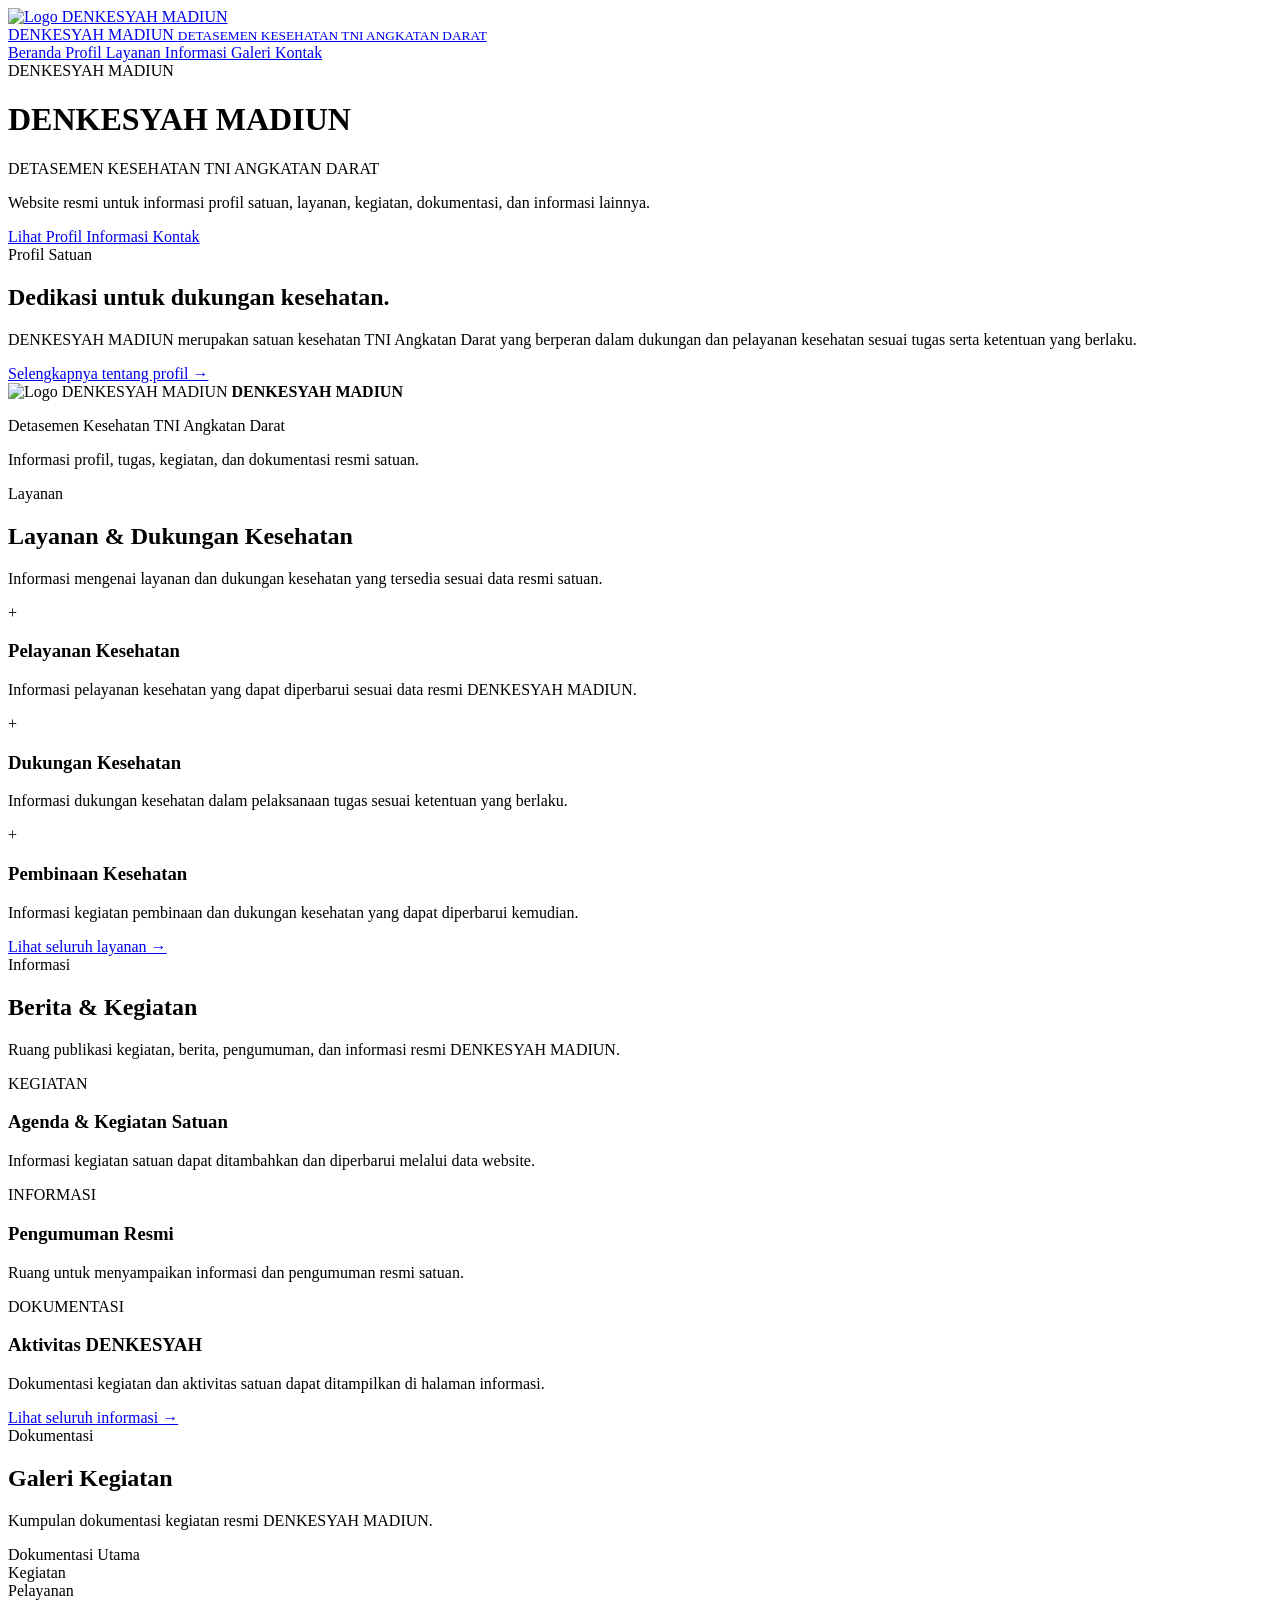
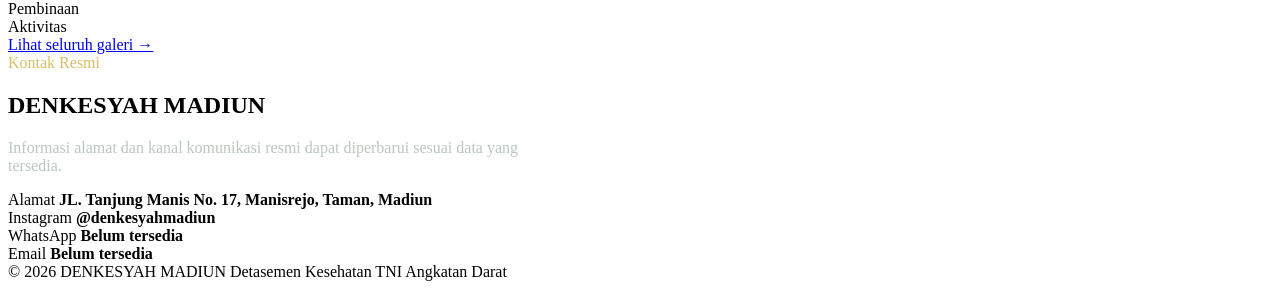
==== index.html @ 03b87a38 "Add files via upload" ====
<!doctype html>
<html lang="id">

<head>
  <meta charset="utf-8">

  <meta
    name="viewport"
    content="width=device-width, initial-scale=1"
  >

  <meta
    name="description"
    content="Website resmi DENKESYAH MADIUN - Detasemen Kesehatan TNI Angkatan Darat"
  >

  <title>DENKESYAH MADIUN</title>

  <!-- CSS UTAMA -->
  <link rel="stylesheet" href="css/style.css">
</head>

<body>

  <!-- =====================================================
       NAVIGASI
       ===================================================== -->

  <nav class="nav">

    <div class="wrap navin">

      <a class="brand" href="index.html">

        <div class="mark logo-img">
          <img
            src="images/logo.png"
            alt="Logo DENKESYAH MADIUN"
          >
        </div>

        <div>
          DENKESYAH MADIUN

          <small>
            DETASEMEN KESEHATAN TNI ANGKATAN DARAT
          </small>
        </div>

      </a>


      <div class="links">

        <a
          href="index.html"
          class="active"
        >
          Beranda
        </a>

        <a href="profil.html">
          Profil
        </a>

        <a href="layanan.html">
          Layanan
        </a>

        <a href="informasi.html">
          Informasi
        </a>

        <a href="galeri.html">
          Galeri
        </a>

        <a href="kontak.html">
          Kontak
        </a>

      </div>

    </div>

  </nav>


  <!-- =====================================================
       HERO
       ===================================================== -->

  <header class="hero">

    <div class="wrap">

      <div class="tag">
        DENKESYAH MADIUN
      </div>


      <h1>
        DENKESYAH
        <span>MADIUN</span>
      </h1>


      <p>
        DETASEMEN KESEHATAN TNI ANGKATAN DARAT
      </p>


      <p>
        Website resmi untuk informasi profil satuan,
        layanan, kegiatan, dokumentasi, dan informasi
        lainnya.
      </p>


      <div class="buttons">

        <a
          href="profil.html"
          class="btn gold"
        >
          Lihat Profil
        </a>


        <a
          href="kontak.html"
          class="btn outline"
        >
          Informasi Kontak
        </a>

      </div>

    </div>

  </header>


  <!-- =====================================================
       PROFIL SINGKAT
       ===================================================== -->

  <section class="cream">

    <div class="wrap grid">

      <div>

        <div class="eyebrow">
          Profil Satuan
        </div>


        <h2>
          Dedikasi untuk dukungan kesehatan.
        </h2>


        <p class="lead">
          DENKESYAH MADIUN merupakan satuan kesehatan
          TNI Angkatan Darat yang berperan dalam dukungan
          dan pelayanan kesehatan sesuai tugas serta
          ketentuan yang berlaku.
        </p>


        <a
          href="profil.html"
          class="back"
        >
          Selengkapnya tentang profil →
        </a>

      </div>


      <div class="profile">

        <img
          src="images/logo.png"
          alt="Logo DENKESYAH MADIUN"
          class="profile-logo"
        >


        <strong>
          DENKESYAH MADIUN
        </strong>


        <p>
          Detasemen Kesehatan TNI Angkatan Darat
        </p>


        <p>
          Informasi profil, tugas, kegiatan,
          dan dokumentasi resmi satuan.
        </p>

      </div>

    </div>

  </section>


  <!-- =====================================================
       LAYANAN
       ===================================================== -->

  <section>

    <div class="wrap">

      <div class="eyebrow">
        Layanan
      </div>


      <h2>
        Layanan & Dukungan Kesehatan
      </h2>


      <p class="lead">
        Informasi mengenai layanan dan dukungan
        kesehatan yang tersedia sesuai data resmi
        satuan.
      </p>


      <div class="cards">

        <div class="card">

          <div class="icon">
            +
          </div>


          <h3>
            Pelayanan Kesehatan
          </h3>


          <p>
            Informasi pelayanan kesehatan yang
            dapat diperbarui sesuai data resmi
            DENKESYAH MADIUN.
          </p>

        </div>


        <div class="card">

          <div class="icon">
            +
          </div>


          <h3>
            Dukungan Kesehatan
          </h3>


          <p>
            Informasi dukungan kesehatan dalam
            pelaksanaan tugas sesuai ketentuan
            yang berlaku.
          </p>

        </div>


        <div class="card">

          <div class="icon">
            +
          </div>


          <h3>
            Pembinaan Kesehatan
          </h3>


          <p>
            Informasi kegiatan pembinaan dan
            dukungan kesehatan yang dapat
            diperbarui kemudian.
          </p>

        </div>

      </div>


      <a
        href="layanan.html"
        class="back"
      >
        Lihat seluruh layanan →
      </a>

    </div>

  </section>


  <!-- =====================================================
       INFORMASI
       ===================================================== -->

  <section class="cream">

    <div class="wrap">

      <div class="eyebrow">
        Informasi
      </div>


      <h2>
        Berita & Kegiatan
      </h2>


      <p class="lead">
        Ruang publikasi kegiatan, berita,
        pengumuman, dan informasi resmi
        DENKESYAH MADIUN.
      </p>


      <div class="cards">

        <div class="card">

          <div class="date">
            KEGIATAN
          </div>


          <h3>
            Agenda & Kegiatan Satuan
          </h3>


          <p>
            Informasi kegiatan satuan dapat
            ditambahkan dan diperbarui
            melalui data website.
          </p>

        </div>


        <div class="card">

          <div class="date">
            INFORMASI
          </div>


          <h3>
            Pengumuman Resmi
          </h3>


          <p>
            Ruang untuk menyampaikan
            informasi dan pengumuman
            resmi satuan.
          </p>

        </div>


        <div class="card">

          <div class="date">
            DOKUMENTASI
          </div>


          <h3>
            Aktivitas DENKESYAH
          </h3>


          <p>
            Dokumentasi kegiatan dan
            aktivitas satuan dapat
            ditampilkan di halaman informasi.
          </p>

        </div>

      </div>


      <a
        href="informasi.html"
        class="back"
      >
        Lihat seluruh informasi →
      </a>

    </div>

  </section>


  <!-- =====================================================
       GALERI
       ===================================================== -->

  <section>

    <div class="wrap">

      <div class="eyebrow">
        Dokumentasi
      </div>


      <h2>
        Galeri Kegiatan
      </h2>


      <p class="lead">
        Kumpulan dokumentasi kegiatan resmi
        DENKESYAH MADIUN.
      </p>


      <div class="gallery">

        <div class="photo big">
          Dokumentasi Utama
        </div>


        <div class="photo">
          Kegiatan
        </div>


        <div class="photo">
          Pelayanan
        </div>


        <div class="photo">
          Pembinaan
        </div>


        <div class="photo">
          Aktivitas
        </div>

      </div>


      <a
        href="galeri.html"
        class="back"
      >
        Lihat seluruh galeri →
      </a>

    </div>

  </section>


  <!-- =====================================================
       KONTAK
       ===================================================== -->

  <section class="contact">

    <div class="wrap contactgrid">

      <div>

        <div
          class="eyebrow"
          style="color:#d9bd69"
        >
          Kontak Resmi
        </div>


        <h2>
          DENKESYAH MADIUN
        </h2>


        <p
          style="color:#b9c7bf;max-width:520px"
        >
          Informasi alamat dan kanal komunikasi
          resmi dapat diperbarui sesuai data
          yang tersedia.
        </p>

      </div>


      <div>

        <div class="item">

          <span>
            Alamat
          </span>


          <b>
            JL. Tanjung Manis No. 17,
            Manisrejo, Taman, Madiun
          </b>

        </div>


        <div class="item">

          <span>
            Instagram
          </span>


          <b>
            @denkesyahmadiun
          </b>

        </div>


        <div class="item">

          <span>
            WhatsApp
          </span>


          <b>
            Belum tersedia
          </b>

        </div>


        <div class="item">

          <span>
            Email
          </span>


          <b>
            Belum tersedia
          </b>

        </div>

      </div>

    </div>

  </section>


  <!-- =====================================================
       FOOTER
       ===================================================== -->

  <footer>

    <div class="wrap foot">

      <span>
        © 2026 DENKESYAH MADIUN
      </span>


      <span>
        Detasemen Kesehatan TNI Angkatan Darat
      </span>

    </div>

  </footer>


</body>
</html>
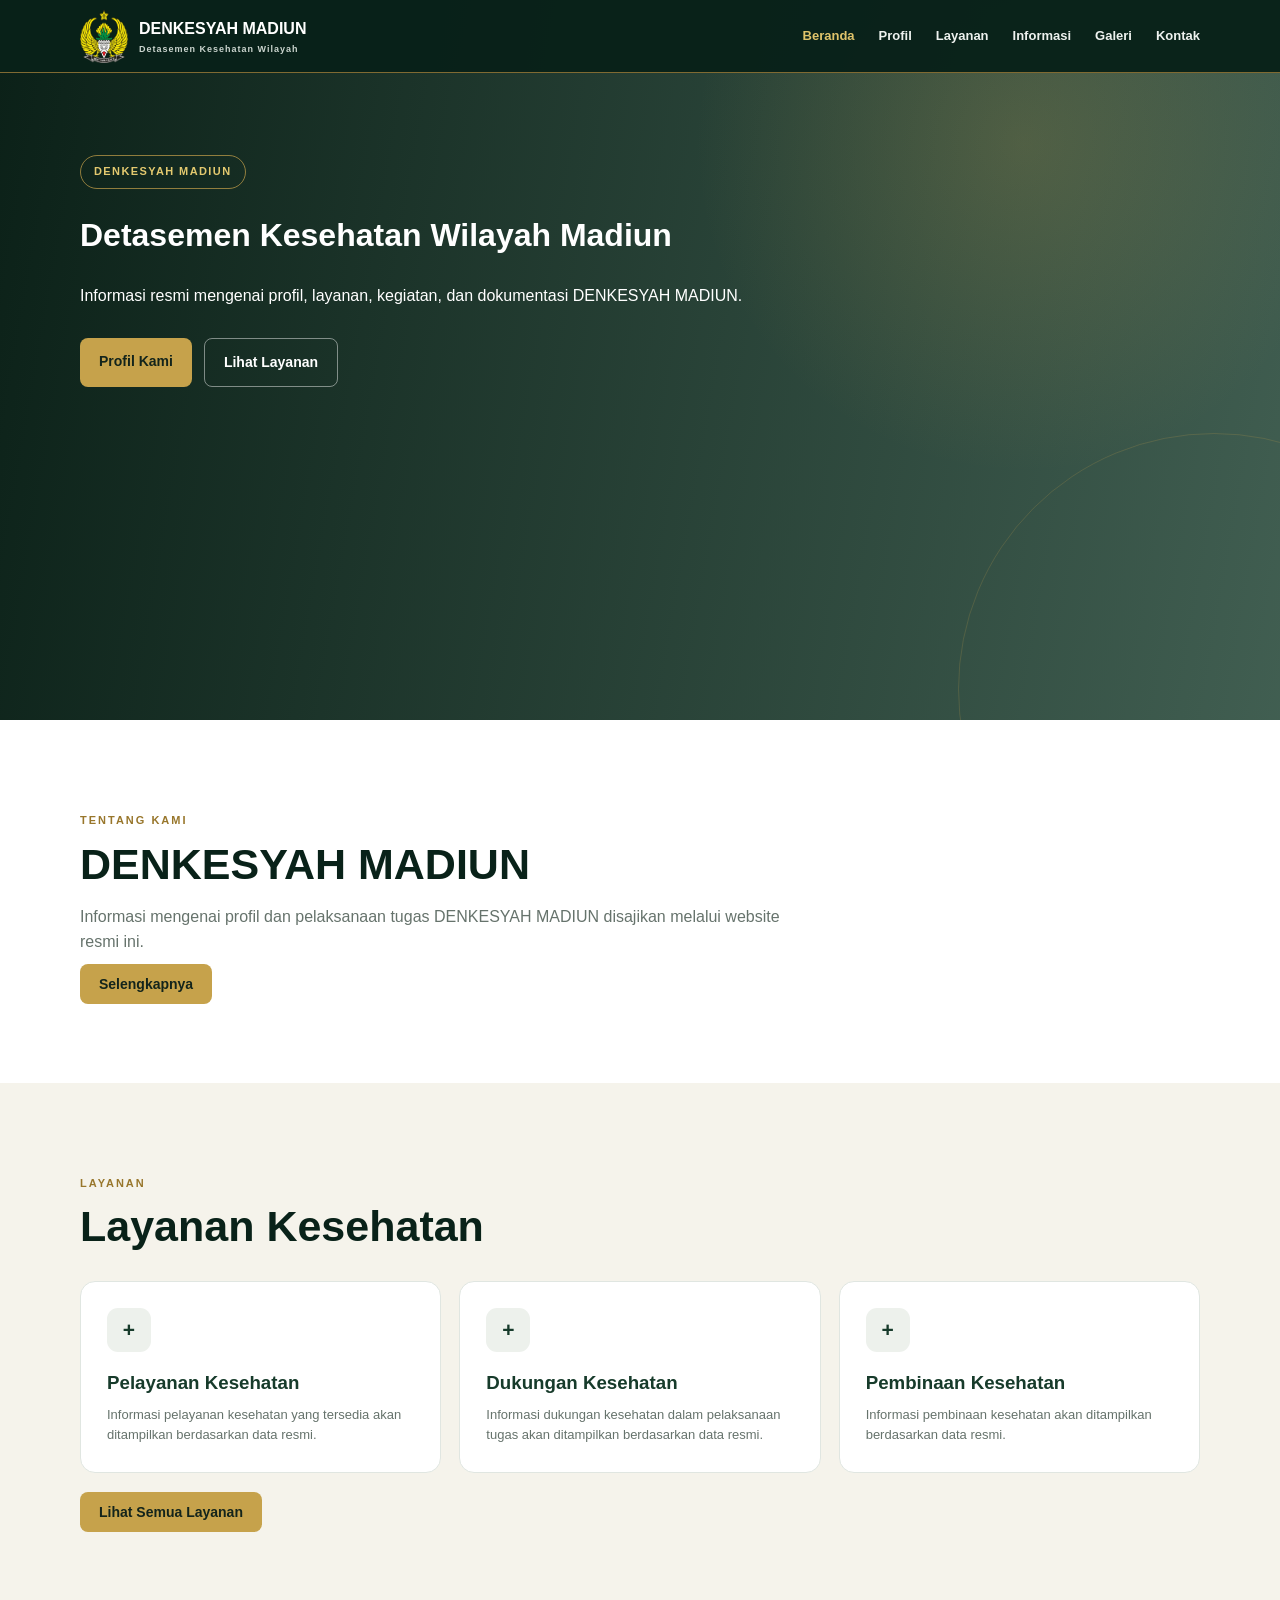
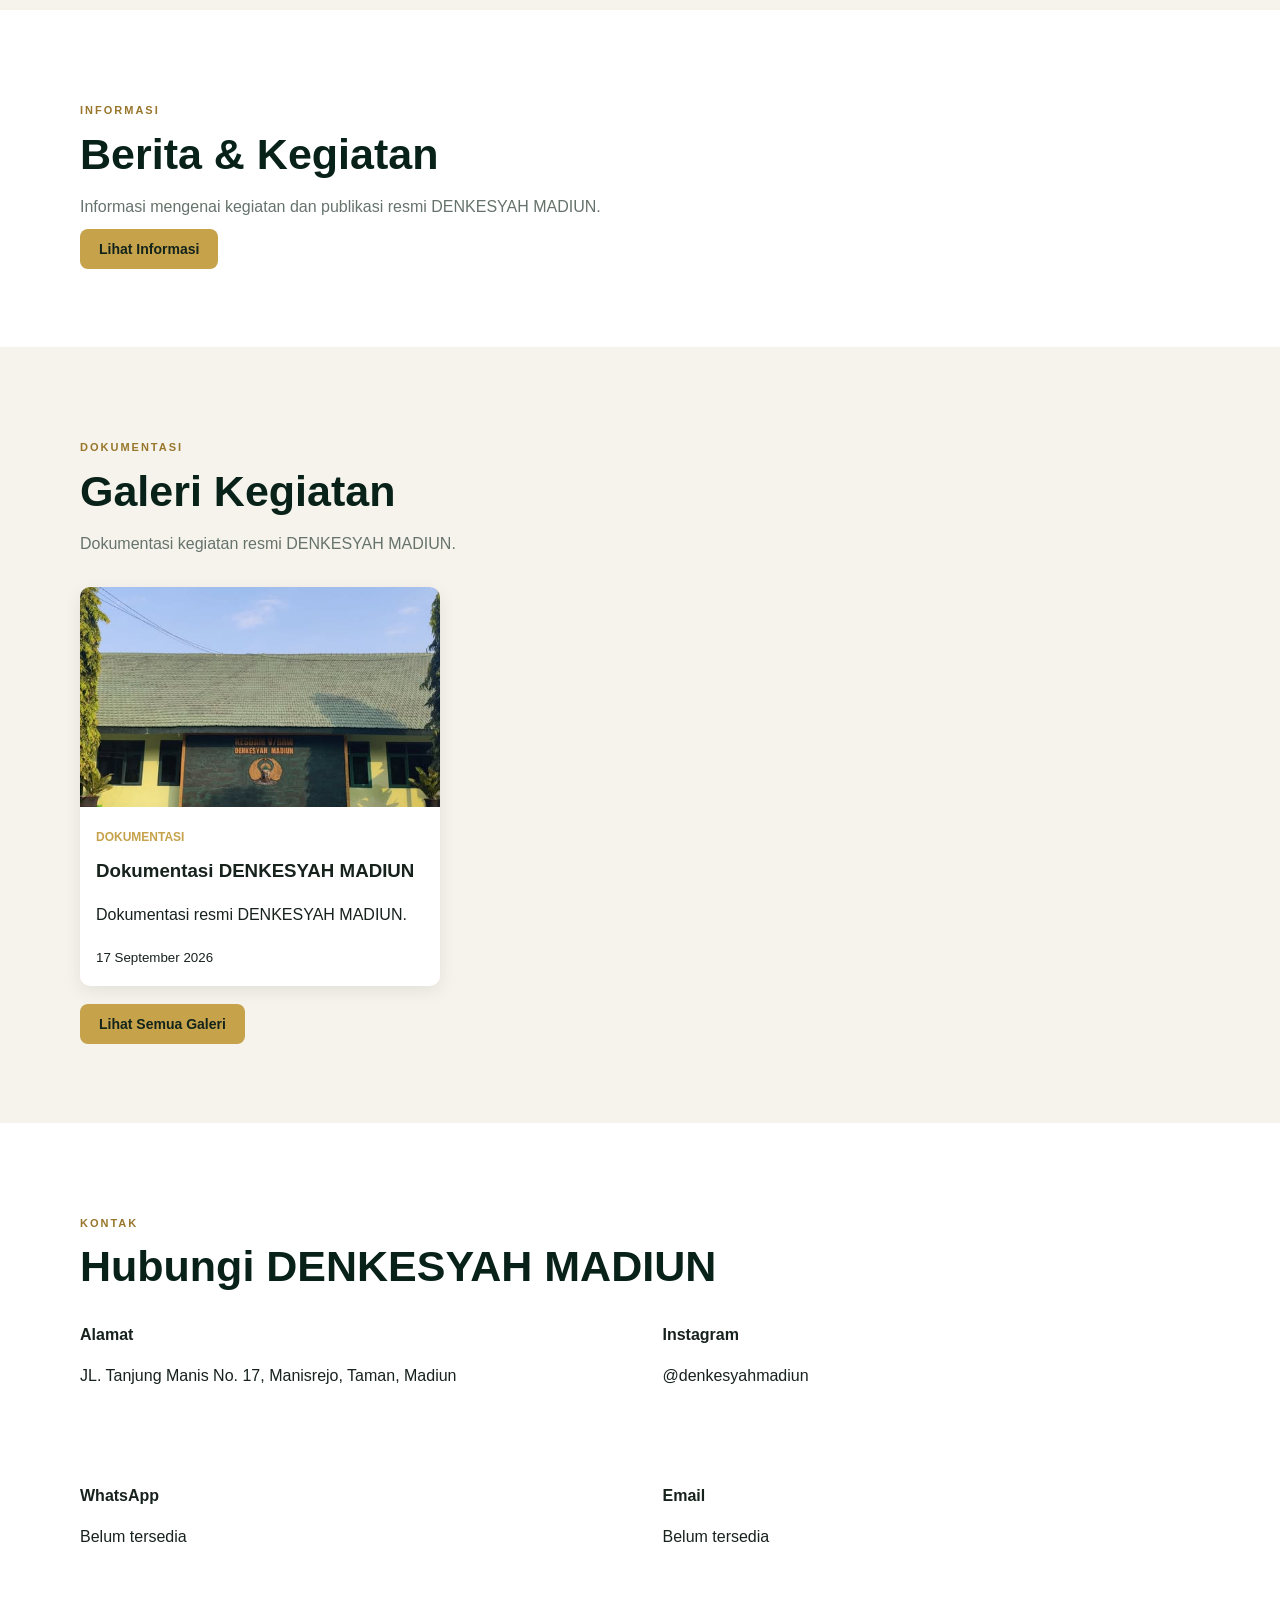
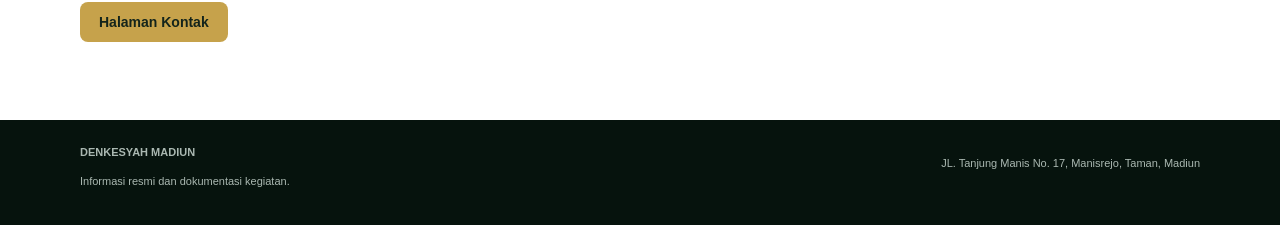
==== commit 7f0b8b39: "Refactor index.html for improved structure and styling Updated HTML structure and styles, improved a" ====
--- a/index.html
+++ b/index.html
@@ -1,608 +1,575 @@
-<!doctype html>
+<!DOCTYPE html>
 <html lang="id">
-
 <head>
-  <meta charset="utf-8">
-
-  <meta
-    name="viewport"
-    content="width=device-width, initial-scale=1"
-  >
-
-  <meta
-    name="description"
-    content="Website resmi DENKESYAH MADIUN - Detasemen Kesehatan TNI Angkatan Darat"
-  >
+  <meta charset="UTF-8">
+  <meta name="viewport" content="width=device-width, initial-scale=1.0">
 
   <title>DENKESYAH MADIUN</title>
 
-  <!-- CSS UTAMA -->
   <link rel="stylesheet" href="css/style.css">
+
+  <style>
+    /* PREVIEW GALERI DI BERANDA */
+
+    .home-gallery {
+      display: grid;
+      grid-template-columns: repeat(3, 1fr);
+      gap: 20px;
+      margin-top: 30px;
+    }
+
+    .home-gallery-card {
+      background: white;
+      border-radius: 10px;
+      overflow: hidden;
+      box-shadow: 0 5px 18px rgba(0,0,0,0.08);
+    }
+
+    .home-gallery-card img {
+      width: 100%;
+      height: 220px;
+      object-fit: cover;
+      display: block;
+    }
+
+    .home-gallery-info {
+      padding: 16px;
+    }
+
+    .home-gallery-info h3 {
+      margin: 8px 0;
+    }
+
+    .home-gallery-category {
+      font-size: 12px;
+      font-weight: 700;
+      color: #c6a24b;
+      text-transform: uppercase;
+    }
+
+    .gallery-empty {
+      padding: 30px;
+      background: #f5f3eb;
+      border-radius: 10px;
+      text-align: center;
+      width: 100%;
+    }
+
+    @media (max-width: 800px) {
+      .home-gallery {
+        grid-template-columns: 1fr;
+      }
+    }
+  </style>
 </head>
 
 <body>
 
-  <!-- =====================================================
-       NAVIGASI
-       ===================================================== -->
-
+  <!-- NAVBAR -->
   <nav class="nav">
-
-    <div class="wrap navin">
-
-      <a class="brand" href="index.html">
-
-        <div class="mark logo-img">
-          <img
-            src="images/logo.png"
-            alt="Logo DENKESYAH MADIUN"
-          >
-        </div>
-
-        <div>
-          DENKESYAH MADIUN
-
-          <small>
-            DETASEMEN KESEHATAN TNI ANGKATAN DARAT
-          </small>
-        </div>
-
-      </a>
-
-
-      <div class="links">
-
-        <a
-          href="index.html"
-          class="active"
-        >
-          Beranda
-        </a>
-
-        <a href="profil.html">
-          Profil
-        </a>
-
-        <a href="layanan.html">
-          Layanan
-        </a>
-
-        <a href="informasi.html">
-          Informasi
-        </a>
-
-        <a href="galeri.html">
-          Galeri
-        </a>
-
-        <a href="kontak.html">
-          Kontak
-        </a>
-
-      </div>
-
-    </div>
-
-  </nav>
-
-
-  <!-- =====================================================
-       HERO
-       ===================================================== -->
-
-  <header class="hero">
-
-    <div class="wrap">
-
-      <div class="tag">
-        DENKESYAH MADIUN
-      </div>
-
-
-      <h1>
-        DENKESYAH
-        <span>MADIUN</span>
-      </h1>
-
-
-      <p>
-        DETASEMEN KESEHATAN TNI ANGKATAN DARAT
-      </p>
-
-
-      <p>
-        Website resmi untuk informasi profil satuan,
-        layanan, kegiatan, dokumentasi, dan informasi
-        lainnya.
-      </p>
-
-
-      <div class="buttons">
-
-        <a
-          href="profil.html"
-          class="btn gold"
-        >
-          Lihat Profil
-        </a>
-
-
-        <a
-          href="kontak.html"
-          class="btn outline"
-        >
-          Informasi Kontak
-        </a>
-
-      </div>
-
-    </div>
-
-  </header>
-
-
-  <!-- =====================================================
-       PROFIL SINGKAT
-       ===================================================== -->
-
-  <section class="cream">
-
-    <div class="wrap grid">
-
-      <div>
-
-        <div class="eyebrow">
-          Profil Satuan
-        </div>
-
-
-        <h2>
-          Dedikasi untuk dukungan kesehatan.
-        </h2>
-
-
-        <p class="lead">
-          DENKESYAH MADIUN merupakan satuan kesehatan
-          TNI Angkatan Darat yang berperan dalam dukungan
-          dan pelayanan kesehatan sesuai tugas serta
-          ketentuan yang berlaku.
-        </p>
-
-
-        <a
-          href="profil.html"
-          class="back"
-        >
-          Selengkapnya tentang profil →
-        </a>
-
-      </div>
-
-
-      <div class="profile">
+    <div class="navin wrap">
+
+      <a href="index.html" class="brand">
 
         <img
           src="images/logo.png"
           alt="Logo DENKESYAH MADIUN"
-          class="profile-logo"
+          class="logo-img"
         >
 
+        <div>
+          <strong>DENKESYAH MADIUN</strong>
+          <small>Detasemen Kesehatan Wilayah</small>
+        </div>
+
+      </a>
+
+      <div class="links">
+
+        <a href="index.html" class="active">
+          Beranda
+        </a>
+
+        <a href="profil.html">
+          Profil
+        </a>
+
+        <a href="layanan.html">
+          Layanan
+        </a>
+
+        <a href="informasi.html">
+          Informasi
+        </a>
+
+        <a href="galeri.html">
+          Galeri
+        </a>
+
+        <a href="kontak.html">
+          Kontak
+        </a>
+
+      </div>
+
+    </div>
+  </nav>
+
+
+  <!-- HERO -->
+  <header class="hero">
+
+    <div class="wrap">
+
+      <span class="tag">
+        DENKESYAH MADIUN
+      </span>
+
+      <h1>
+        Detasemen Kesehatan Wilayah Madiun
+      </h1>
+
+      <p>
+        Informasi resmi mengenai profil, layanan, kegiatan,
+        dan dokumentasi DENKESYAH MADIUN.
+      </p>
+
+      <div class="buttons">
+
+        <a href="profil.html" class="btn gold">
+          Profil Kami
+        </a>
+
+        <a href="layanan.html" class="btn outline">
+          Lihat Layanan
+        </a>
+
+      </div>
+
+    </div>
+
+  </header>
+
+
+  <!-- PROFIL SINGKAT -->
+  <section>
+
+    <div class="wrap">
+
+      <span class="eyebrow">
+        TENTANG KAMI
+      </span>
+
+      <h2>
+        DENKESYAH MADIUN
+      </h2>
+
+      <p class="lead">
+        Informasi mengenai profil dan pelaksanaan tugas
+        DENKESYAH MADIUN disajikan melalui website resmi ini.
+      </p>
+
+      <a href="profil.html" class="btn gold">
+        Selengkapnya
+      </a>
+
+    </div>
+
+  </section>
+
+
+  <!-- LAYANAN -->
+  <section class="cream">
+
+    <div class="wrap">
+
+      <span class="eyebrow">
+        LAYANAN
+      </span>
+
+      <h2>
+        Layanan Kesehatan
+      </h2>
+
+      <div class="cards">
+
+        <div class="card">
+
+          <div class="icon">
+            +
+          </div>
+
+          <h3>
+            Pelayanan Kesehatan
+          </h3>
+
+          <p>
+            Informasi pelayanan kesehatan yang tersedia
+            akan ditampilkan berdasarkan data resmi.
+          </p>
+
+        </div>
+
+
+        <div class="card">
+
+          <div class="icon">
+            +
+          </div>
+
+          <h3>
+            Dukungan Kesehatan
+          </h3>
+
+          <p>
+            Informasi dukungan kesehatan dalam pelaksanaan
+            tugas akan ditampilkan berdasarkan data resmi.
+          </p>
+
+        </div>
+
+
+        <div class="card">
+
+          <div class="icon">
+            +
+          </div>
+
+          <h3>
+            Pembinaan Kesehatan
+          </h3>
+
+          <p>
+            Informasi pembinaan kesehatan akan ditampilkan
+            berdasarkan data resmi.
+          </p>
+
+        </div>
+
+      </div>
+
+      <br>
+
+      <a href="layanan.html" class="btn gold">
+        Lihat Semua Layanan
+      </a>
+
+    </div>
+
+  </section>
+
+
+  <!-- INFORMASI -->
+  <section>
+
+    <div class="wrap">
+
+      <span class="eyebrow">
+        INFORMASI
+      </span>
+
+      <h2>
+        Berita & Kegiatan
+      </h2>
+
+      <p class="lead">
+        Informasi mengenai kegiatan dan publikasi resmi
+        DENKESYAH MADIUN.
+      </p>
+
+      <a href="informasi.html" class="btn gold">
+        Lihat Informasi
+      </a>
+
+    </div>
+
+  </section>
+
+
+  <!-- GALERI -->
+  <section class="cream">
+
+    <div class="wrap">
+
+      <span class="eyebrow">
+        DOKUMENTASI
+      </span>
+
+      <h2>
+        Galeri Kegiatan
+      </h2>
+
+      <p class="lead">
+        Dokumentasi kegiatan resmi DENKESYAH MADIUN.
+      </p>
+
+
+      <!-- FOTO AKAN MUNCUL OTOMATIS DI SINI -->
+      <div
+        id="home-gallery"
+        class="home-gallery"
+      >
+
+        <div class="gallery-empty">
+          Memuat dokumentasi...
+        </div>
+
+      </div>
+
+
+      <br>
+
+      <a href="galeri.html" class="btn gold">
+        Lihat Semua Galeri
+      </a>
+
+    </div>
+
+  </section>
+
+
+  <!-- KONTAK -->
+  <section>
+
+    <div class="wrap">
+
+      <span class="eyebrow">
+        KONTAK
+      </span>
+
+      <h2>
+        Hubungi DENKESYAH MADIUN
+      </h2>
+
+      <div class="contactgrid">
+
+        <div class="item">
+
+          <strong>
+            Alamat
+          </strong>
+
+          <p>
+            JL. Tanjung Manis No. 17,
+            Manisrejo, Taman, Madiun
+          </p>
+
+        </div>
+
+
+        <div class="item">
+
+          <strong>
+            Instagram
+          </strong>
+
+          <p>
+            @denkesyahmadiun
+          </p>
+
+        </div>
+
+
+        <div class="item">
+
+          <strong>
+            WhatsApp
+          </strong>
+
+          <p>
+            Belum tersedia
+          </p>
+
+        </div>
+
+
+        <div class="item">
+
+          <strong>
+            Email
+          </strong>
+
+          <p>
+            Belum tersedia
+          </p>
+
+        </div>
+
+      </div>
+
+      <br>
+
+      <a href="kontak.html" class="btn gold">
+        Halaman Kontak
+      </a>
+
+    </div>
+
+  </section>
+
+
+  <!-- FOOTER -->
+  <footer>
+
+    <div class="foot wrap">
+
+      <div>
 
         <strong>
           DENKESYAH MADIUN
         </strong>
 
-
         <p>
-          Detasemen Kesehatan TNI Angkatan Darat
+          Informasi resmi dan dokumentasi kegiatan.
         </p>
 
+      </div>
+
+
+      <div>
 
         <p>
-          Informasi profil, tugas, kegiatan,
-          dan dokumentasi resmi satuan.
+          JL. Tanjung Manis No. 17,
+          Manisrejo, Taman, Madiun
         </p>
 
       </div>
 
     </div>
 
-  </section>
-
-
-  <!-- =====================================================
-       LAYANAN
-       ===================================================== -->
-
-  <section>
-
-    <div class="wrap">
-
-      <div class="eyebrow">
-        Layanan
-      </div>
-
-
-      <h2>
-        Layanan & Dukungan Kesehatan
-      </h2>
-
-
-      <p class="lead">
-        Informasi mengenai layanan dan dukungan
-        kesehatan yang tersedia sesuai data resmi
-        satuan.
-      </p>
-
-
-      <div class="cards">
-
-        <div class="card">
-
-          <div class="icon">
-            +
+  </footer>
+
+
+  <!-- SCRIPT GALERI BERANDA -->
+  <script>
+
+    fetch("data/galeri.json")
+
+      .then(function(response) {
+
+        if (!response.ok) {
+          throw new Error("galeri.json tidak ditemukan");
+        }
+
+        return response.json();
+
+      })
+
+      .then(function(data) {
+
+        const gallery =
+          document.getElementById("home-gallery");
+
+        gallery.innerHTML = "";
+
+        const foto =
+          data.galeri || [];
+
+
+        /*
+          Kita tampilkan maksimal 3 foto
+          di halaman utama.
+        */
+
+        const fotoBeranda =
+          foto.slice(0, 3);
+
+
+        if (fotoBeranda.length === 0) {
+
+          gallery.innerHTML = `
+
+            <div class="gallery-empty">
+
+              <strong>
+                Belum Ada Dokumentasi
+              </strong>
+
+              <p>
+                Dokumentasi kegiatan akan ditampilkan
+                setelah foto tersedia.
+              </p>
+
+            </div>
+
+          `;
+
+          return;
+
+        }
+
+
+        fotoBeranda.forEach(function(item) {
+
+          const card =
+            document.createElement("div");
+
+          card.className =
+            "home-gallery-card";
+
+
+          card.innerHTML = `
+
+            <img
+              src="${item.gambar}"
+              alt="${item.judul || 'Dokumentasi DENKESYAH MADIUN'}"
+            >
+
+            <div class="home-gallery-info">
+
+              <span class="home-gallery-category">
+                ${item.kategori || "Dokumentasi"}
+              </span>
+
+              <h3>
+                ${item.judul || ""}
+              </h3>
+
+              <p>
+                ${item.deskripsi || ""}
+              </p>
+
+              ${
+                item.tanggal
+                ? `<small>${item.tanggal}</small>`
+                : ""
+              }
+
+            </div>
+
+          `;
+
+
+          gallery.appendChild(card);
+
+        });
+
+      })
+
+
+      .catch(function(error) {
+
+        console.error(error);
+
+        document.getElementById("home-gallery").innerHTML = `
+
+          <div class="gallery-empty">
+
+            <strong>
+              Dokumentasi belum dapat dimuat.
+            </strong>
+
+            <p>
+              Silakan periksa data galeri.
+            </p>
+
           </div>
 
-
-          <h3>
-            Pelayanan Kesehatan
-          </h3>
-
-
-          <p>
-            Informasi pelayanan kesehatan yang
-            dapat diperbarui sesuai data resmi
-            DENKESYAH MADIUN.
-          </p>
-
-        </div>
-
-
-        <div class="card">
-
-          <div class="icon">
-            +
-          </div>
-
-
-          <h3>
-            Dukungan Kesehatan
-          </h3>
-
-
-          <p>
-            Informasi dukungan kesehatan dalam
-            pelaksanaan tugas sesuai ketentuan
-            yang berlaku.
-          </p>
-
-        </div>
-
-
-        <div class="card">
-
-          <div class="icon">
-            +
-          </div>
-
-
-          <h3>
-            Pembinaan Kesehatan
-          </h3>
-
-
-          <p>
-            Informasi kegiatan pembinaan dan
-            dukungan kesehatan yang dapat
-            diperbarui kemudian.
-          </p>
-
-        </div>
-
-      </div>
-
-
-      <a
-        href="layanan.html"
-        class="back"
-      >
-        Lihat seluruh layanan →
-      </a>
-
-    </div>
-
-  </section>
-
-
-  <!-- =====================================================
-       INFORMASI
-       ===================================================== -->
-
-  <section class="cream">
-
-    <div class="wrap">
-
-      <div class="eyebrow">
-        Informasi
-      </div>
-
-
-      <h2>
-        Berita & Kegiatan
-      </h2>
-
-
-      <p class="lead">
-        Ruang publikasi kegiatan, berita,
-        pengumuman, dan informasi resmi
-        DENKESYAH MADIUN.
-      </p>
-
-
-      <div class="cards">
-
-        <div class="card">
-
-          <div class="date">
-            KEGIATAN
-          </div>
-
-
-          <h3>
-            Agenda & Kegiatan Satuan
-          </h3>
-
-
-          <p>
-            Informasi kegiatan satuan dapat
-            ditambahkan dan diperbarui
-            melalui data website.
-          </p>
-
-        </div>
-
-
-        <div class="card">
-
-          <div class="date">
-            INFORMASI
-          </div>
-
-
-          <h3>
-            Pengumuman Resmi
-          </h3>
-
-
-          <p>
-            Ruang untuk menyampaikan
-            informasi dan pengumuman
-            resmi satuan.
-          </p>
-
-        </div>
-
-
-        <div class="card">
-
-          <div class="date">
-            DOKUMENTASI
-          </div>
-
-
-          <h3>
-            Aktivitas DENKESYAH
-          </h3>
-
-
-          <p>
-            Dokumentasi kegiatan dan
-            aktivitas satuan dapat
-            ditampilkan di halaman informasi.
-          </p>
-
-        </div>
-
-      </div>
-
-
-      <a
-        href="informasi.html"
-        class="back"
-      >
-        Lihat seluruh informasi →
-      </a>
-
-    </div>
-
-  </section>
-
-
-  <!-- =====================================================
-       GALERI
-       ===================================================== -->
-
-  <section>
-
-    <div class="wrap">
-
-      <div class="eyebrow">
-        Dokumentasi
-      </div>
-
-
-      <h2>
-        Galeri Kegiatan
-      </h2>
-
-
-      <p class="lead">
-        Kumpulan dokumentasi kegiatan resmi
-        DENKESYAH MADIUN.
-      </p>
-
-
-      <div class="gallery">
-
-        <div class="photo big">
-          Dokumentasi Utama
-        </div>
-
-
-        <div class="photo">
-          Kegiatan
-        </div>
-
-
-        <div class="photo">
-          Pelayanan
-        </div>
-
-
-        <div class="photo">
-          Pembinaan
-        </div>
-
-
-        <div class="photo">
-          Aktivitas
-        </div>
-
-      </div>
-
-
-      <a
-        href="galeri.html"
-        class="back"
-      >
-        Lihat seluruh galeri →
-      </a>
-
-    </div>
-
-  </section>
-
-
-  <!-- =====================================================
-       KONTAK
-       ===================================================== -->
-
-  <section class="contact">
-
-    <div class="wrap contactgrid">
-
-      <div>
-
-        <div
-          class="eyebrow"
-          style="color:#d9bd69"
-        >
-          Kontak Resmi
-        </div>
-
-
-        <h2>
-          DENKESYAH MADIUN
-        </h2>
-
-
-        <p
-          style="color:#b9c7bf;max-width:520px"
-        >
-          Informasi alamat dan kanal komunikasi
-          resmi dapat diperbarui sesuai data
-          yang tersedia.
-        </p>
-
-      </div>
-
-
-      <div>
-
-        <div class="item">
-
-          <span>
-            Alamat
-          </span>
-
-
-          <b>
-            JL. Tanjung Manis No. 17,
-            Manisrejo, Taman, Madiun
-          </b>
-
-        </div>
-
-
-        <div class="item">
-
-          <span>
-            Instagram
-          </span>
-
-
-          <b>
-            @denkesyahmadiun
-          </b>
-
-        </div>
-
-
-        <div class="item">
-
-          <span>
-            WhatsApp
-          </span>
-
-
-          <b>
-            Belum tersedia
-          </b>
-
-        </div>
-
-
-        <div class="item">
-
-          <span>
-            Email
-          </span>
-
-
-          <b>
-            Belum tersedia
-          </b>
-
-        </div>
-
-      </div>
-
-    </div>
-
-  </section>
-
-
-  <!-- =====================================================
-       FOOTER
-       ===================================================== -->
-
-  <footer>
-
-    <div class="wrap foot">
-
-      <span>
-        © 2026 DENKESYAH MADIUN
-      </span>
-
-
-      <span>
-        Detasemen Kesehatan TNI Angkatan Darat
-      </span>
-
-    </div>
-
-  </footer>
-
+        `;
+
+      });
+
+  </script>
 
 </body>
-</html>+</html>
--- a/css/style.css
+++ b/css/style.css
@@ -0,0 +1,700 @@
+/* =========================================================
+   DENKESYAH MADIUN
+   Main Website Stylesheet
+   ========================================================= */
+
+:root {
+  --g: #173b2b;
+  --d: #092219;
+  --gold: #c6a24b;
+  --cream: #f5f3eb;
+  --ink: #17221d;
+  --muted: #66736c;
+  --line: #e0e6e1;
+  --white: #ffffff;
+}
+
+/* =========================================================
+   RESET
+   ========================================================= */
+
+* {
+  box-sizing: border-box;
+}
+
+html {
+  scroll-behavior: smooth;
+}
+
+body {
+  margin: 0;
+  font-family: Arial, Helvetica, sans-serif;
+  color: var(--ink);
+  line-height: 1.6;
+  background: var(--white);
+}
+
+a {
+  text-decoration: none;
+  color: inherit;
+}
+
+img {
+  max-width: 100%;
+}
+
+/* =========================================================
+   CONTAINER
+   ========================================================= */
+
+.wrap {
+  width: min(1120px, 92%);
+  margin: auto;
+}
+
+/* =========================================================
+   NAVIGATION
+   ========================================================= */
+
+.nav {
+  position: fixed;
+  z-index: 1000;
+  top: 0;
+  left: 0;
+  right: 0;
+
+  background: rgba(9, 34, 25, 0.97);
+  border-bottom: 1px solid #806a32;
+}
+
+.navin {
+  min-height: 72px;
+
+  display: flex;
+  align-items: center;
+  justify-content: space-between;
+
+  gap: 20px;
+}
+
+/* Brand */
+
+.brand {
+  display: flex;
+  align-items: center;
+  gap: 11px;
+
+  color: #fff;
+  font-weight: 800;
+}
+
+.brand small {
+  display: block;
+
+  font-size: 9px;
+  letter-spacing: 1px;
+
+  color: #cbd5cf;
+}
+
+/* Logo */
+
+.logo-img {
+  width: 48px;
+  height: 54px;
+
+  border: 0 !important;
+  border-radius: 0 !important;
+
+  background: transparent;
+
+  display: flex !important;
+  align-items: center;
+  justify-content: center;
+
+  overflow: visible;
+}
+
+.logo-img img {
+  width: 48px;
+  height: 54px;
+
+  object-fit: contain;
+  display: block;
+}
+
+/* Navigation links */
+
+.links {
+  display: flex;
+  align-items: center;
+  gap: 24px;
+
+  color: #eef2ef;
+
+  font-size: 13px;
+  font-weight: bold;
+}
+
+.links a {
+  transition: color 0.2s ease;
+}
+
+.links a:hover {
+  color: #e0c46b;
+}
+
+.links a.active {
+  color: #e0c46b;
+}
+
+/* =========================================================
+   HERO
+   ========================================================= */
+
+.hero {
+  min-height: 720px;
+
+  padding: 155px 0 90px;
+
+  color: #fff;
+
+  background:
+    radial-gradient(
+      circle at 80% 20%,
+      rgba(198, 162, 75, 0.2),
+      transparent 28%
+    ),
+    linear-gradient(
+      100deg,
+      rgba(6, 28, 19, 0.98),
+      rgba(23, 59, 43, 0.82)
+    );
+
+  position: relative;
+  overflow: hidden;
+}
+
+.hero::after {
+  content: "";
+
+  position: absolute;
+
+  width: 510px;
+  height: 510px;
+
+  border: 1px solid rgba(198, 162, 75, 0.2);
+  border-radius: 50%;
+
+  right: -190px;
+  bottom: -225px;
+}
+
+/* =========================================================
+   PAGE HEADER
+   ========================================================= */
+
+.pagehead {
+  padding: 145px 0 70px;
+
+  background:
+    linear-gradient(
+      100deg,
+      rgba(6, 28, 19, 0.98),
+      rgba(23, 59, 43, 0.9)
+    );
+
+  color: #fff;
+}
+
+.pagehead h1 {
+  font-size: clamp(38px, 6vw, 64px);
+  line-height: 1.05;
+
+  margin: 12px 0;
+}
+
+.pagehead p {
+  max-width: 700px;
+  color: #d6e0da;
+}
+
+/* =========================================================
+   TEXT
+   ========================================================= */
+
+.tag {
+  display: inline-block;
+
+  border: 1px solid rgba(198, 162, 75, 0.7);
+
+  color: #e3c96f;
+
+  border-radius: 30px;
+
+  padding: 7px 13px;
+
+  font-size: 11px;
+  font-weight: 800;
+
+  letter-spacing: 1.4px;
+}
+
+.eyebrow {
+  color: #98762b;
+
+  font-size: 11px;
+  font-weight: 900;
+
+  letter-spacing: 2px;
+
+  text-transform: uppercase;
+}
+
+h2 {
+  color: var(--d);
+
+  font-size: clamp(30px, 4vw, 43px);
+
+  line-height: 1.1;
+
+  margin: 9px 0 15px;
+}
+
+.lead {
+  color: var(--muted);
+  max-width: 720px;
+}
+
+/* =========================================================
+   BUTTON
+   ========================================================= */
+
+.buttons {
+  display: flex;
+  gap: 12px;
+
+  margin-top: 30px;
+
+  flex-wrap: wrap;
+}
+
+.btn {
+  padding: 12px 19px;
+
+  border-radius: 8px;
+
+  font-size: 14px;
+  font-weight: 800;
+
+  transition:
+    transform 0.2s ease,
+    opacity 0.2s ease;
+}
+
+.btn:hover {
+  transform: translateY(-2px);
+  opacity: 0.9;
+}
+
+.btn.gold {
+  background: var(--gold);
+  color: #13241b;
+}
+
+.btn.outline {
+  border: 1px solid rgba(255, 255, 255, 0.45);
+  color: #fff;
+}
+
+/* =========================================================
+   SECTION
+   ========================================================= */
+
+section {
+  padding: 86px 0;
+}
+
+.cream {
+  background: var(--cream);
+}
+
+.content {
+  min-height: 55vh;
+}
+
+/* =========================================================
+   GRID
+   ========================================================= */
+
+.grid {
+  display: grid;
+
+  grid-template-columns: 1.1fr 0.9fr;
+
+  gap: 55px;
+
+  align-items: center;
+}
+
+/* =========================================================
+   PROFILE
+   ========================================================= */
+
+.profile {
+  border-radius: 19px;
+
+  background:
+    linear-gradient(
+      145deg,
+      #173b2b,
+      #285640
+    );
+
+  padding: 33px;
+
+  color: #fff;
+
+  min-height: 280px;
+
+  box-shadow:
+    0 15px 40px rgba(12, 40, 26, 0.13);
+}
+
+.profile strong {
+  font-size: 21px;
+}
+
+.profile p {
+  color: #d7e2db;
+}
+
+.profile-logo {
+  width: 86px;
+  height: 86px;
+
+  object-fit: contain;
+
+  display: block;
+
+  margin-bottom: 15px;
+}
+
+/* =========================================================
+   NOTE
+   ========================================================= */
+
+.note {
+  margin-top: 22px;
+
+  padding: 13px 16px;
+
+  border-left: 3px solid var(--gold);
+
+  background: #faf9f3;
+
+  color: #657069;
+
+  font-size: 13px;
+}
+
+/* =========================================================
+   CARDS
+   ========================================================= */
+
+.cards {
+  display: grid;
+
+  grid-template-columns: repeat(3, 1fr);
+
+  gap: 18px;
+
+  margin-top: 30px;
+}
+
+.card {
+  background: #fff;
+
+  border: 1px solid var(--line);
+
+  border-radius: 15px;
+
+  padding: 26px;
+
+  transition:
+    transform 0.2s ease,
+    box-shadow 0.2s ease;
+}
+
+.card:hover {
+  transform: translateY(-3px);
+
+  box-shadow:
+    0 10px 30px rgba(10, 40, 25, 0.08);
+}
+
+.icon {
+  width: 44px;
+  height: 44px;
+
+  border-radius: 11px;
+
+  background: #edf1ec;
+
+  display: grid;
+  place-items: center;
+
+  color: var(--g);
+
+  font-size: 21px;
+  font-weight: 900;
+
+  margin-bottom: 16px;
+}
+
+.card h3 {
+  color: var(--g);
+
+  margin: 0 0 7px;
+}
+
+.card p {
+  font-size: 13px;
+
+  color: var(--muted);
+
+  margin: 0;
+}
+
+/* =========================================================
+   DATE
+   ========================================================= */
+
+.date {
+  font-size: 10px;
+
+  color: #9a792d;
+
+  font-weight: 900;
+
+  letter-spacing: 1.3px;
+}
+
+/* =========================================================
+   GALLERY
+   ========================================================= */
+
+.gallery {
+  display: grid;
+
+  grid-template-columns: 2fr 1fr 1fr;
+
+  gap: 12px;
+
+  margin-top: 30px;
+}
+
+.photo {
+  min-height: 175px;
+
+  border-radius: 14px;
+
+  padding: 18px;
+
+  display: flex;
+  align-items: end;
+
+  color: #fff;
+
+  font-weight: 800;
+
+  background:
+    linear-gradient(
+      135deg,
+      #234a37,
+      #99834d
+    );
+
+  position: relative;
+
+  overflow: hidden;
+}
+
+.photo.big {
+  min-height: 365px;
+}
+
+.photo::after {
+  content: "DOKUMENTASI";
+
+  position: absolute;
+
+  right: -12px;
+  bottom: -20px;
+
+  font-size: 39px;
+
+  opacity: 0.12;
+
+  font-weight: 900;
+}
+
+/* =========================================================
+   CONTACT
+   ========================================================= */
+
+.contact {
+  background: var(--d);
+
+  color: #fff;
+}
+
+.contact h2 {
+  color: #fff;
+}
+
+.contactgrid {
+  display: grid;
+
+  grid-template-columns: 1fr 1fr;
+
+  gap: 45px;
+}
+
+.item {
+  padding: 16px 0;
+
+  border-bottom:
+    1px solid rgba(255, 255, 255, 0.12);
+}
+
+.item span {
+  display: block;
+
+  color: #aabbb2;
+
+  text-transform: uppercase;
+
+  font-size: 10px;
+
+  letter-spacing: 1.4px;
+}
+
+.item b {
+  font-size: 15px;
+}
+
+/* =========================================================
+   BACK LINK
+   ========================================================= */
+
+.back {
+  display: inline-block;
+
+  margin-top: 25px;
+
+  color: var(--gold);
+
+  font-weight: 800;
+}
+
+/* =========================================================
+   FOOTER
+   ========================================================= */
+
+footer {
+  background: #06130d;
+
+  color: #aab8b1;
+
+  padding: 24px 0;
+
+  font-size: 11px;
+}
+
+.foot {
+  display: flex;
+
+  justify-content: space-between;
+
+  gap: 20px;
+}
+
+/* =========================================================
+   RESPONSIVE - TABLET
+   ========================================================= */
+
+@media (max-width: 800px) {
+
+  .links {
+    display: none;
+  }
+
+  .grid,
+  .contactgrid {
+    grid-template-columns: 1fr;
+  }
+
+  .cards {
+    grid-template-columns: 1fr;
+  }
+
+  .gallery {
+    grid-template-columns: 1fr 1fr;
+  }
+
+  .photo.big {
+    grid-column: 1 / -1;
+  }
+
+  .hero {
+    min-height: 650px;
+
+    padding-top: 125px;
+  }
+
+  .hero p {
+    font-size: 16px;
+  }
+}
+
+/* =========================================================
+   RESPONSIVE - MOBILE
+   ========================================================= */
+
+@media (max-width: 480px) {
+
+  section {
+    padding: 65px 0;
+  }
+
+  .gallery {
+    grid-template-columns: 1fr;
+  }
+
+  .photo.big {
+    grid-column: auto;
+  }
+
+  .foot {
+    flex-direction: column;
+  }
+
+  .hero h1 {
+    font-size: 46px;
+  }
+
+  .logo-img,
+  .logo-img img {
+    width: 42px;
+    height: 48px;
+  }
+
+  .brand {
+    gap: 8px;
+  }
+
+  .brand small {
+    font-size: 8px;
+  }
+}
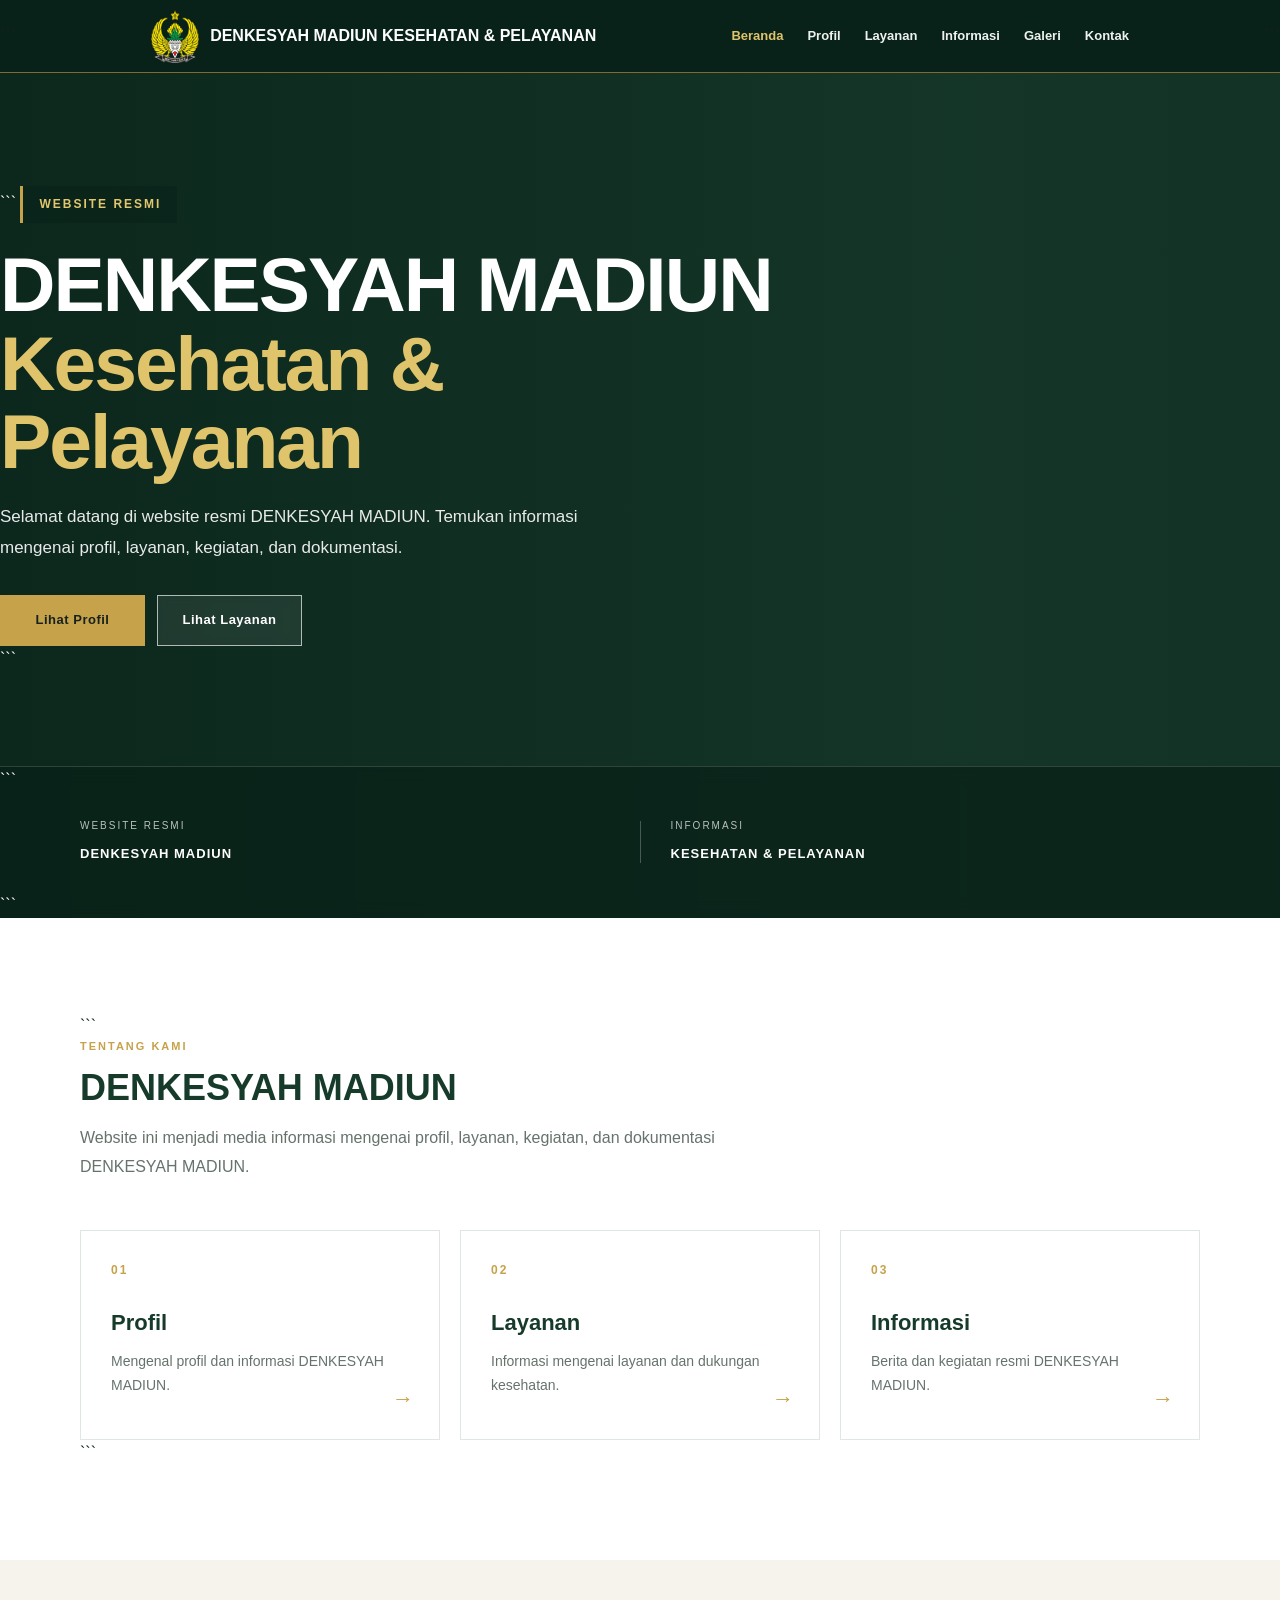
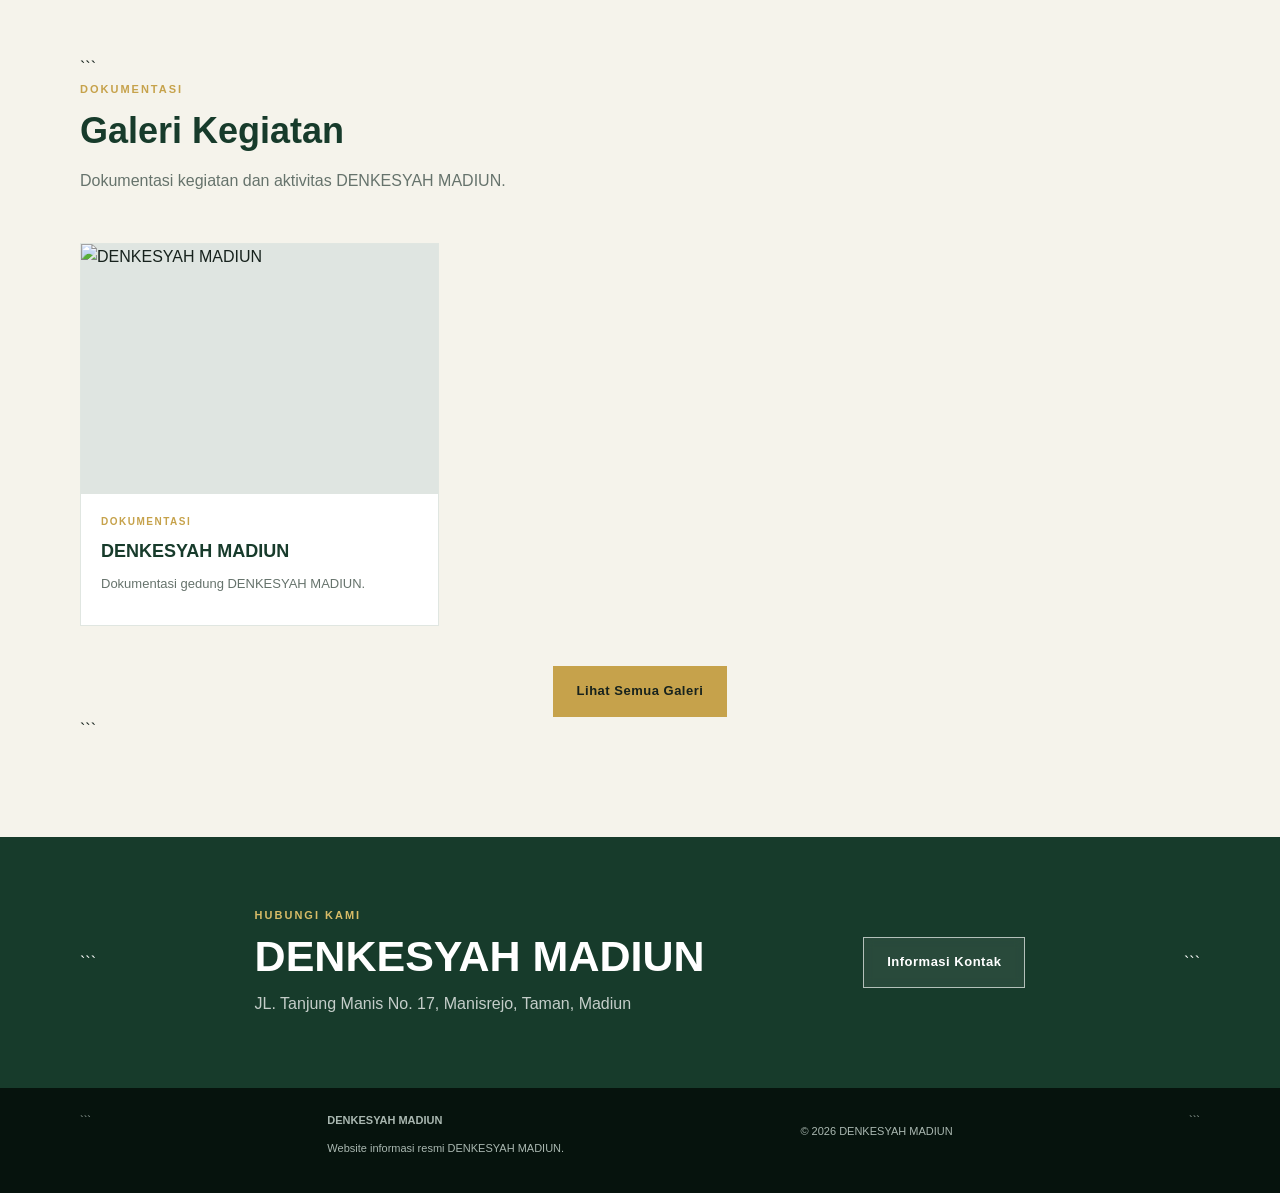
==== commit e6f129c7: "Update index.html for modern design and layout Refactor HTML structure and styles for modern layout." ====
--- a/index.html
+++ b/index.html
@@ -1,4 +1,5 @@
 <!DOCTYPE html>
+
 <html lang="id">
 <head>
   <meta charset="UTF-8">
@@ -6,570 +7,1279 @@
 
   <title>DENKESYAH MADIUN</title>
 
+<meta
+name="description"
+content="Website resmi DENKESYAH MADIUN"
+
+>
+
   <link rel="stylesheet" href="css/style.css">
 
   <style>
-    /* PREVIEW GALERI DI BERANDA */
-
-    .home-gallery {
+
+    /* =====================================================
+       BERANDA MODERN DENKESYAH MADIUN
+       ===================================================== */
+
+    * {
+      box-sizing: border-box;
+    }
+
+
+    /* ================= HERO ================= */
+
+    .modern-hero {
+      position: relative;
+      min-height: 720px;
+
+      display: flex;
+      align-items: center;
+
+      overflow: hidden;
+
+      color: #ffffff;
+
+      background: #173b2b;
+    }
+
+
+    /* FOTO BACKGROUND */
+
+    .modern-hero-photo {
+      position: absolute;
+
+      inset: 0;
+
+      background-image:
+        url("images/galeri/tampak_depan.jpg");
+
+      background-size: cover;
+
+      background-position: center center;
+
+      background-repeat: no-repeat;
+
+      opacity: 0.72;
+
+      z-index: 0;
+
+      transform: scale(1.02);
+    }
+
+
+    /* OVERLAY HIJAU TRANSPARAN */
+
+    .modern-hero-overlay {
+      position: absolute;
+
+      inset: 0;
+
+      z-index: 1;
+
+      background:
+        linear-gradient(
+          90deg,
+          rgba(9,34,25,0.78) 0%,
+          rgba(9,34,25,0.48) 42%,
+          rgba(9,34,25,0.22) 75%,
+          rgba(9,34,25,0.35) 100%
+        );
+    }
+
+
+    /* ISI HERO */
+
+    .modern-hero-content {
+      position: relative;
+
+      z-index: 2;
+
+      width: 100%;
+
+      padding-top: 100px;
+
+      padding-bottom: 160px;
+    }
+
+
+    /* LABEL */
+
+    .modern-label {
+      display: inline-block;
+
+      padding: 9px 16px;
+
+      margin-bottom: 22px;
+
+      border-left: 3px solid #c6a24b;
+
+      background: rgba(9,34,25,0.65);
+
+      color: #e3c76f;
+
+      font-size: 12px;
+
+      font-weight: 700;
+
+      letter-spacing: 2px;
+    }
+
+
+    /* JUDUL */
+
+    .modern-hero h1 {
+      max-width: 800px;
+
+      margin: 0 0 22px;
+
+      color: #ffffff;
+
+      font-size: clamp(44px, 6vw, 78px);
+
+      line-height: 1.02;
+
+      letter-spacing: -2px;
+    }
+
+
+    .modern-hero h1 span {
+      color: #e0c46b;
+    }
+
+
+    /* DESKRIPSI */
+
+    .modern-hero-description {
+      max-width: 620px;
+
+      margin: 0 0 32px;
+
+      color: rgba(255,255,255,0.9);
+
+      font-size: 17px;
+
+      line-height: 1.8;
+    }
+
+
+    /* BUTTON */
+
+    .modern-buttons {
+      display: flex;
+
+      flex-wrap: wrap;
+
+      gap: 12px;
+    }
+
+
+    .modern-button {
+      display: inline-flex;
+
+      align-items: center;
+
+      justify-content: center;
+
+      min-width: 145px;
+
+      padding: 14px 23px;
+
+      border: 1px solid transparent;
+
+      text-decoration: none;
+
+      font-size: 13px;
+
+      font-weight: 700;
+
+      letter-spacing: 0.5px;
+
+      transition: 0.25s ease;
+    }
+
+
+    .modern-button-gold {
+      background: #c6a24b;
+
+      color: #17221d;
+    }
+
+
+    .modern-button-gold:hover {
+      background: #e0c46b;
+
+      transform: translateY(-2px);
+    }
+
+
+    .modern-button-outline {
+      border-color: rgba(255,255,255,0.65);
+
+      background: rgba(255,255,255,0.08);
+
+      color: #ffffff;
+
+      backdrop-filter: blur(5px);
+    }
+
+
+    .modern-button-outline:hover {
+      background: #ffffff;
+
+      color: #173b2b;
+
+      transform: translateY(-2px);
+    }
+
+
+    /* ================= INFO BAWAH HERO ================= */
+
+    .modern-hero-info {
+      position: absolute;
+
+      right: 0;
+
+      bottom: 0;
+
+      left: 0;
+
+      z-index: 3;
+
+      background: rgba(9,34,25,0.78);
+
+      border-top:
+        1px solid rgba(255,255,255,0.15);
+
+      backdrop-filter: blur(8px);
+    }
+
+
+    .modern-hero-info-inner {
+      min-height: 100px;
+
       display: grid;
-      grid-template-columns: repeat(3, 1fr);
+
+      grid-template-columns:
+        1fr 1px 1fr;
+
+      align-items: center;
+
+      gap: 30px;
+    }
+
+
+    .modern-info-line {
+      width: 1px;
+
+      height: 42px;
+
+      background: rgba(255,255,255,0.25);
+    }
+
+
+    .modern-info-label {
+      display: block;
+
+      margin-bottom: 6px;
+
+      color: #b9c2bd;
+
+      font-size: 10px;
+
+      letter-spacing: 2px;
+    }
+
+
+    .modern-info-title {
+      color: #ffffff;
+
+      font-size: 13px;
+
+      font-weight: 700;
+
+      letter-spacing: 1px;
+    }
+
+
+    /* ================= SECTION ================= */
+
+    .modern-section {
+      padding: 95px 0;
+
+      background: #ffffff;
+    }
+
+
+    .modern-heading {
+      max-width: 700px;
+
+      margin-bottom: 48px;
+    }
+
+
+    .modern-eyebrow {
+      margin-bottom: 10px;
+
+      color: #c6a24b;
+
+      font-size: 11px;
+
+      font-weight: 700;
+
+      letter-spacing: 2px;
+    }
+
+
+    .modern-heading h2 {
+      margin: 0 0 15px;
+
+      color: #173b2b;
+
+      font-size: 36px;
+
+      line-height: 1.2;
+    }
+
+
+    .modern-heading p {
+      margin: 0;
+
+      color: #66736c;
+
+      font-size: 16px;
+
+      line-height: 1.8;
+    }
+
+
+    /* ================= MENU UTAMA ================= */
+
+    .modern-menu-grid {
+      display: grid;
+
+      grid-template-columns:
+        repeat(3, 1fr);
+
       gap: 20px;
-      margin-top: 30px;
-    }
-
-    .home-gallery-card {
-      background: white;
-      border-radius: 10px;
+    }
+
+
+    .modern-menu-card {
+      position: relative;
+
+      display: block;
+
+      padding: 30px;
+
+      min-height: 210px;
+
+      border:
+        1px solid #e0e6e1;
+
+      background: #ffffff;
+
+      text-decoration: none;
+
+      color: #17221d;
+
+      transition:
+        transform 0.25s ease,
+        box-shadow 0.25s ease,
+        border-color 0.25s ease;
+    }
+
+
+    .modern-menu-card:hover {
+      transform: translateY(-6px);
+
+      border-color: #c6a24b;
+
+      box-shadow:
+        0 18px 40px rgba(0,0,0,0.08);
+    }
+
+
+    .modern-menu-number {
+      margin-bottom: 25px;
+
+      color: #c6a24b;
+
+      font-size: 12px;
+
+      font-weight: 700;
+
+      letter-spacing: 2px;
+    }
+
+
+    .modern-menu-card h3 {
+      margin: 0 0 10px;
+
+      color: #173b2b;
+
+      font-size: 22px;
+    }
+
+
+    .modern-menu-card p {
+      margin: 0;
+
+      color: #66736c;
+
+      font-size: 14px;
+
+      line-height: 1.7;
+    }
+
+
+    .modern-menu-arrow {
+      position: absolute;
+
+      right: 25px;
+
+      bottom: 23px;
+
+      color: #c6a24b;
+
+      font-size: 22px;
+
+      transition: 0.25s ease;
+    }
+
+
+    .modern-menu-card:hover
+    .modern-menu-arrow {
+      transform: translateX(5px);
+    }
+
+
+    /* ================= GALERI ================= */
+
+    .modern-gallery-section {
+      padding: 95px 0;
+
+      background: #f5f3eb;
+    }
+
+
+    .modern-gallery-grid {
+      display: grid;
+
+      grid-template-columns:
+        repeat(3, 1fr);
+
+      gap: 22px;
+    }
+
+
+    .modern-gallery-card {
+      display: block;
+
       overflow: hidden;
-      box-shadow: 0 5px 18px rgba(0,0,0,0.08);
-    }
-
-    .home-gallery-card img {
+
+      background: #ffffff;
+
+      border:
+        1px solid #e0e6e1;
+
+      text-decoration: none;
+
+      color: #17221d;
+
+      transition:
+        transform 0.25s ease,
+        box-shadow 0.25s ease;
+    }
+
+
+    .modern-gallery-card:hover {
+      transform: translateY(-5px);
+
+      box-shadow:
+        0 18px 35px rgba(0,0,0,0.1);
+    }
+
+
+    .modern-gallery-image {
+      position: relative;
+
+      height: 250px;
+
+      overflow: hidden;
+
+      background: #dfe5e1;
+    }
+
+
+    .modern-gallery-image img {
       width: 100%;
-      height: 220px;
+
+      height: 100%;
+
+      display: block;
+
       object-fit: cover;
-      display: block;
-    }
-
-    .home-gallery-info {
-      padding: 16px;
-    }
-
-    .home-gallery-info h3 {
-      margin: 8px 0;
-    }
-
-    .home-gallery-category {
-      font-size: 12px;
+
+      transition: transform 0.5s ease;
+    }
+
+
+    .modern-gallery-card:hover
+    .modern-gallery-image img {
+      transform: scale(1.06);
+    }
+
+
+    .modern-gallery-overlay {
+      position: absolute;
+
+      inset: 0;
+
+      display: flex;
+
+      align-items: center;
+
+      justify-content: center;
+
+      background:
+        rgba(9,34,25,0.58);
+
+      opacity: 0;
+
+      transition: opacity 0.3s ease;
+    }
+
+
+    .modern-gallery-card:hover
+    .modern-gallery-overlay {
+      opacity: 1;
+    }
+
+
+    .modern-gallery-overlay span {
+      padding: 11px 17px;
+
+      border:
+        1px solid rgba(255,255,255,0.7);
+
+      color: #ffffff;
+
+      font-size: 10px;
+
       font-weight: 700;
+
+      letter-spacing: 2px;
+    }
+
+
+    .modern-gallery-info {
+      padding: 20px;
+    }
+
+
+    .modern-gallery-category {
+      margin-bottom: 7px;
+
       color: #c6a24b;
-      text-transform: uppercase;
-    }
-
-    .gallery-empty {
-      padding: 30px;
-      background: #f5f3eb;
-      border-radius: 10px;
+
+      font-size: 10px;
+
+      font-weight: 700;
+
+      letter-spacing: 1.5px;
+    }
+
+
+    .modern-gallery-info h3 {
+      margin: 0 0 8px;
+
+      color: #173b2b;
+
+      font-size: 18px;
+    }
+
+
+    .modern-gallery-info p {
+      margin: 0 0 10px;
+
+      color: #66736c;
+
+      font-size: 13px;
+
+      line-height: 1.6;
+    }
+
+
+    .modern-gallery-info small {
+      color: #89938e;
+
+      font-size: 11px;
+    }
+
+
+    .modern-gallery-button {
+      margin-top: 40px;
+
       text-align: center;
-      width: 100%;
-    }
+    }
+
+
+    /* ================= KONTAK ================= */
+
+    .modern-contact {
+      padding: 70px 0;
+
+      background: #173b2b;
+
+      color: #ffffff;
+    }
+
+
+    .modern-contact-inner {
+      display: flex;
+
+      align-items: center;
+
+      justify-content: space-between;
+
+      gap: 35px;
+    }
+
+
+    .modern-contact-label {
+      margin-bottom: 8px;
+
+      color: #d8bc67;
+
+      font-size: 11px;
+
+      font-weight: 700;
+
+      letter-spacing: 2px;
+    }
+
+
+    .modern-contact h2 {
+      margin: 0 0 10px;
+
+      color: #ffffff;
+    }
+
+
+    .modern-contact p {
+      margin: 0;
+
+      color: rgba(255,255,255,0.75);
+
+      line-height: 1.7;
+    }
+
+
+    /* ================= RESPONSIVE ================= */
+
+    @media (max-width: 900px) {
+
+      .modern-menu-grid {
+        grid-template-columns: 1fr;
+      }
+
+
+      .modern-gallery-grid {
+        grid-template-columns:
+          repeat(2, 1fr);
+      }
+
+    }
+
 
     @media (max-width: 800px) {
-      .home-gallery {
+
+      .modern-hero {
+        min-height: 680px;
+      }
+
+
+      .modern-hero-content {
+        padding-top: 80px;
+
+        padding-bottom: 130px;
+      }
+
+
+      .modern-hero h1 {
+        font-size: 52px;
+      }
+
+
+      .modern-hero-info {
+        display: none;
+      }
+
+
+      .modern-contact-inner {
+        flex-direction: column;
+
+        align-items: flex-start;
+      }
+
+    }
+
+
+    @media (max-width: 600px) {
+
+      .modern-hero {
+        min-height: 680px;
+      }
+
+
+      .modern-hero-photo {
+        opacity: 0.64;
+
+        background-position: center center;
+      }
+
+
+      .modern-hero-overlay {
+        background:
+          linear-gradient(
+            90deg,
+            rgba(9,34,25,0.76),
+            rgba(9,34,25,0.35)
+          );
+      }
+
+
+      .modern-hero-content {
+        padding-top: 70px;
+
+        padding-bottom: 80px;
+      }
+
+
+      .modern-hero h1 {
+        font-size: 42px;
+
+        letter-spacing: -1px;
+      }
+
+
+      .modern-hero-description {
+        font-size: 15px;
+      }
+
+
+      .modern-gallery-grid {
         grid-template-columns: 1fr;
       }
-    }
+
+
+      .modern-section,
+      .modern-gallery-section {
+        padding: 70px 0;
+      }
+
+
+      .modern-heading h2 {
+        font-size: 30px;
+      }
+
+    }
+
+
+    @media (max-width: 480px) {
+
+      .modern-hero h1 {
+        font-size: 36px;
+      }
+
+
+      .modern-label {
+        font-size: 10px;
+      }
+
+
+      .modern-buttons {
+        flex-direction: column;
+
+        align-items: stretch;
+      }
+
+
+      .modern-button {
+        width: 100%;
+      }
+
+
+      .modern-menu-card {
+        min-height: 190px;
+      }
+
+    }
+
   </style>
+
 </head>
 
 <body>
 
-  <!-- NAVBAR -->
-  <nav class="nav">
-    <div class="navin wrap">
-
-      <a href="index.html" class="brand">
-
-        <img
-          src="images/logo.png"
-          alt="Logo DENKESYAH MADIUN"
-          class="logo-img"
-        >
-
-        <div>
-          <strong>DENKESYAH MADIUN</strong>
-          <small>Detasemen Kesehatan Wilayah</small>
-        </div>
-
-      </a>
-
-      <div class="links">
-
-        <a href="index.html" class="active">
-          Beranda
-        </a>
-
-        <a href="profil.html">
-          Profil
-        </a>
-
-        <a href="layanan.html">
-          Layanan
-        </a>
-
-        <a href="informasi.html">
-          Informasi
-        </a>
-
-        <a href="galeri.html">
-          Galeri
-        </a>
-
-        <a href="kontak.html">
-          Kontak
-        </a>
-
+<!-- =====================================================
+     NAVBAR
+     ===================================================== -->
+
+<header class="nav">
+
+  <div class="navin">
+
+```
+<a href="index.html" class="brand">
+
+  <img
+    src="images/logo.png"
+    alt="Logo DENKESYAH MADIUN"
+    class="logo-img"
+  >
+
+  <div>
+
+    <strong>
+      DENKESYAH MADIUN
+    </strong>
+
+    <span>
+      KESEHATAN & PELAYANAN
+    </span>
+
+  </div>
+
+</a>
+
+
+<nav class="links">
+
+  <a
+    href="index.html"
+    class="active"
+  >
+    Beranda
+  </a>
+
+  <a href="profil.html">
+    Profil
+  </a>
+
+  <a href="layanan.html">
+    Layanan
+  </a>
+
+  <a href="informasi.html">
+    Informasi
+  </a>
+
+  <a href="galeri.html">
+    Galeri
+  </a>
+
+  <a href="kontak.html">
+    Kontak
+  </a>
+
+</nav>
+```
+
+  </div>
+
+</header>
+
+<!-- =====================================================
+     HERO
+     ===================================================== -->
+
+<section class="modern-hero">
+
+  <!-- FOTO GEDUNG -->
+
+  <div class="modern-hero-photo"></div>
+
+  <!-- OVERLAY -->
+
+  <div class="modern-hero-overlay"></div>
+
+  <!-- TEKS -->
+
+  <div class="wrap modern-hero-content">
+
+```
+<div class="modern-label">
+  WEBSITE RESMI
+</div>
+
+
+<h1>
+
+  DENKESYAH MADIUN
+
+  <br>
+
+  <span>
+    Kesehatan & Pelayanan
+  </span>
+
+</h1>
+
+
+<p class="modern-hero-description">
+
+  Selamat datang di website resmi
+  DENKESYAH MADIUN. Temukan informasi
+  mengenai profil, layanan, kegiatan,
+  dan dokumentasi.
+
+</p>
+
+
+<div class="modern-buttons">
+
+  <a
+    href="profil.html"
+    class="modern-button modern-button-gold"
+  >
+    Lihat Profil
+  </a>
+
+
+  <a
+    href="layanan.html"
+    class="modern-button modern-button-outline"
+  >
+    Lihat Layanan
+  </a>
+
+</div>
+```
+
+  </div>
+
+  <!-- INFORMASI BAWAH -->
+
+  <div class="modern-hero-info">
+
+```
+<div class="wrap modern-hero-info-inner">
+
+
+  <div>
+
+    <span class="modern-info-label">
+      WEBSITE RESMI
+    </span>
+
+    <strong class="modern-info-title">
+      DENKESYAH MADIUN
+    </strong>
+
+  </div>
+
+
+  <div class="modern-info-line"></div>
+
+
+  <div>
+
+    <span class="modern-info-label">
+      INFORMASI
+    </span>
+
+    <strong class="modern-info-title">
+      KESEHATAN & PELAYANAN
+    </strong>
+
+  </div>
+
+
+</div>
+```
+
+  </div>
+
+</section>
+
+<!-- =====================================================
+     TENTANG
+     ===================================================== -->
+
+<section class="modern-section">
+
+  <div class="wrap">
+
+```
+<div class="modern-heading">
+
+  <div class="modern-eyebrow">
+    TENTANG KAMI
+  </div>
+
+  <h2>
+    DENKESYAH MADIUN
+  </h2>
+
+  <p>
+    Website ini menjadi media informasi
+    mengenai profil, layanan, kegiatan,
+    dan dokumentasi DENKESYAH MADIUN.
+  </p>
+
+</div>
+
+
+
+<div class="modern-menu-grid">
+
+
+  <!-- PROFIL -->
+
+  <a
+    href="profil.html"
+    class="modern-menu-card"
+  >
+
+    <div class="modern-menu-number">
+      01
+    </div>
+
+    <h3>
+      Profil
+    </h3>
+
+    <p>
+      Mengenal profil dan informasi
+      DENKESYAH MADIUN.
+    </p>
+
+    <span class="modern-menu-arrow">
+      →
+    </span>
+
+  </a>
+
+
+
+  <!-- LAYANAN -->
+
+  <a
+    href="layanan.html"
+    class="modern-menu-card"
+  >
+
+    <div class="modern-menu-number">
+      02
+    </div>
+
+    <h3>
+      Layanan
+    </h3>
+
+    <p>
+      Informasi mengenai layanan
+      dan dukungan kesehatan.
+    </p>
+
+    <span class="modern-menu-arrow">
+      →
+    </span>
+
+  </a>
+
+
+
+  <!-- INFORMASI -->
+
+  <a
+    href="informasi.html"
+    class="modern-menu-card"
+  >
+
+    <div class="modern-menu-number">
+      03
+    </div>
+
+    <h3>
+      Informasi
+    </h3>
+
+    <p>
+      Berita dan kegiatan resmi
+      DENKESYAH MADIUN.
+    </p>
+
+    <span class="modern-menu-arrow">
+      →
+    </span>
+
+  </a>
+
+
+</div>
+```
+
+  </div>
+
+</section>
+
+<!-- =====================================================
+     GALERI
+     ===================================================== -->
+
+<section class="modern-gallery-section">
+
+  <div class="wrap">
+
+```
+<div class="modern-heading">
+
+  <div class="modern-eyebrow">
+    DOKUMENTASI
+  </div>
+
+  <h2>
+    Galeri Kegiatan
+  </h2>
+
+  <p>
+    Dokumentasi kegiatan dan aktivitas
+    DENKESYAH MADIUN.
+  </p>
+
+</div>
+
+
+<div
+  id="modern-gallery-list"
+  class="modern-gallery-grid"
+>
+
+  <div class="modern-gallery-card">
+
+    <div class="modern-gallery-image">
+
+      <img
+        src="images/galeri/tampak_depan.jpg"
+        alt="DENKESYAH MADIUN"
+      >
+
+    </div>
+
+    <div class="modern-gallery-info">
+
+      <div class="modern-gallery-category">
+        DOKUMENTASI
       </div>
 
+      <h3>
+        DENKESYAH MADIUN
+      </h3>
+
+      <p>
+        Dokumentasi gedung DENKESYAH MADIUN.
+      </p>
+
     </div>
-  </nav>
-
-
-  <!-- HERO -->
-  <header class="hero">
-
-    <div class="wrap">
-
-      <span class="tag">
-        DENKESYAH MADIUN
-      </span>
-
-      <h1>
-        Detasemen Kesehatan Wilayah Madiun
-      </h1>
-
-      <p>
-        Informasi resmi mengenai profil, layanan, kegiatan,
-        dan dokumentasi DENKESYAH MADIUN.
-      </p>
-
-      <div class="buttons">
-
-        <a href="profil.html" class="btn gold">
-          Profil Kami
-        </a>
-
-        <a href="layanan.html" class="btn outline">
-          Lihat Layanan
-        </a>
-
-      </div>
-
-    </div>
-
-  </header>
-
-
-  <!-- PROFIL SINGKAT -->
-  <section>
-
-    <div class="wrap">
-
-      <span class="eyebrow">
-        TENTANG KAMI
-      </span>
-
-      <h2>
-        DENKESYAH MADIUN
-      </h2>
-
-      <p class="lead">
-        Informasi mengenai profil dan pelaksanaan tugas
-        DENKESYAH MADIUN disajikan melalui website resmi ini.
-      </p>
-
-      <a href="profil.html" class="btn gold">
-        Selengkapnya
-      </a>
-
-    </div>
-
-  </section>
-
-
-  <!-- LAYANAN -->
-  <section class="cream">
-
-    <div class="wrap">
-
-      <span class="eyebrow">
-        LAYANAN
-      </span>
-
-      <h2>
-        Layanan Kesehatan
-      </h2>
-
-      <div class="cards">
-
-        <div class="card">
-
-          <div class="icon">
-            +
-          </div>
-
-          <h3>
-            Pelayanan Kesehatan
-          </h3>
-
-          <p>
-            Informasi pelayanan kesehatan yang tersedia
-            akan ditampilkan berdasarkan data resmi.
-          </p>
-
-        </div>
-
-
-        <div class="card">
-
-          <div class="icon">
-            +
-          </div>
-
-          <h3>
-            Dukungan Kesehatan
-          </h3>
-
-          <p>
-            Informasi dukungan kesehatan dalam pelaksanaan
-            tugas akan ditampilkan berdasarkan data resmi.
-          </p>
-
-        </div>
-
-
-        <div class="card">
-
-          <div class="icon">
-            +
-          </div>
-
-          <h3>
-            Pembinaan Kesehatan
-          </h3>
-
-          <p>
-            Informasi pembinaan kesehatan akan ditampilkan
-            berdasarkan data resmi.
-          </p>
-
-        </div>
-
-      </div>
-
-      <br>
-
-      <a href="layanan.html" class="btn gold">
-        Lihat Semua Layanan
-      </a>
-
-    </div>
-
-  </section>
-
-
-  <!-- INFORMASI -->
-  <section>
-
-    <div class="wrap">
-
-      <span class="eyebrow">
-        INFORMASI
-      </span>
-
-      <h2>
-        Berita & Kegiatan
-      </h2>
-
-      <p class="lead">
-        Informasi mengenai kegiatan dan publikasi resmi
-        DENKESYAH MADIUN.
-      </p>
-
-      <a href="informasi.html" class="btn gold">
-        Lihat Informasi
-      </a>
-
-    </div>
-
-  </section>
-
-
-  <!-- GALERI -->
-  <section class="cream">
-
-    <div class="wrap">
-
-      <span class="eyebrow">
-        DOKUMENTASI
-      </span>
-
-      <h2>
-        Galeri Kegiatan
-      </h2>
-
-      <p class="lead">
-        Dokumentasi kegiatan resmi DENKESYAH MADIUN.
-      </p>
-
-
-      <!-- FOTO AKAN MUNCUL OTOMATIS DI SINI -->
-      <div
-        id="home-gallery"
-        class="home-gallery"
-      >
-
-        <div class="gallery-empty">
-          Memuat dokumentasi...
-        </div>
-
-      </div>
-
-
-      <br>
-
-      <a href="galeri.html" class="btn gold">
-        Lihat Semua Galeri
-      </a>
-
-    </div>
-
-  </section>
-
-
-  <!-- KONTAK -->
-  <section>
-
-    <div class="wrap">
-
-      <span class="eyebrow">
-        KONTAK
-      </span>
-
-      <h2>
-        Hubungi DENKESYAH MADIUN
-      </h2>
-
-      <div class="contactgrid">
-
-        <div class="item">
-
-          <strong>
-            Alamat
-          </strong>
-
-          <p>
-            JL. Tanjung Manis No. 17,
-            Manisrejo, Taman, Madiun
-          </p>
-
-        </div>
-
-
-        <div class="item">
-
-          <strong>
-            Instagram
-          </strong>
-
-          <p>
-            @denkesyahmadiun
-          </p>
-
-        </div>
-
-
-        <div class="item">
-
-          <strong>
-            WhatsApp
-          </strong>
-
-          <p>
-            Belum tersedia
-          </p>
-
-        </div>
-
-
-        <div class="item">
-
-          <strong>
-            Email
-          </strong>
-
-          <p>
-            Belum tersedia
-          </p>
-
-        </div>
-
-      </div>
-
-      <br>
-
-      <a href="kontak.html" class="btn gold">
-        Halaman Kontak
-      </a>
-
-    </div>
-
-  </section>
-
-
-  <!-- FOOTER -->
-  <footer>
-
-    <div class="foot wrap">
-
-      <div>
-
-        <strong>
-          DENKESYAH MADIUN
-        </strong>
-
-        <p>
-          Informasi resmi dan dokumentasi kegiatan.
-        </p>
-
-      </div>
-
-
-      <div>
-
-        <p>
-          JL. Tanjung Manis No. 17,
-          Manisrejo, Taman, Madiun
-        </p>
-
-      </div>
-
-    </div>
-
-  </footer>
-
-
-  <!-- SCRIPT GALERI BERANDA -->
-  <script>
-
-    fetch("data/galeri.json")
-
-      .then(function(response) {
-
-        if (!response.ok) {
-          throw new Error("galeri.json tidak ditemukan");
-        }
-
-        return response.json();
-
-      })
-
-      .then(function(data) {
-
-        const gallery =
-          document.getElementById("home-gallery");
-
-        gallery.innerHTML = "";
-
-        const foto =
-          data.galeri || [];
-
-
-        /*
-          Kita tampilkan maksimal 3 foto
-          di halaman utama.
-        */
-
-        const fotoBeranda =
-          foto.slice(0, 3);
-
-
-        if (fotoBeranda.length === 0) {
-
-          gallery.innerHTML = `
-
-            <div class="gallery-empty">
-
-              <strong>
-                Belum Ada Dokumentasi
-              </strong>
-
-              <p>
-                Dokumentasi kegiatan akan ditampilkan
-                setelah foto tersedia.
-              </p>
-
-            </div>
-
-          `;
-
-          return;
-
-        }
-
-
-        fotoBeranda.forEach(function(item) {
-
-          const card =
-            document.createElement("div");
-
-          card.className =
-            "home-gallery-card";
-
-
-          card.innerHTML = `
-
-            <img
-              src="${item.gambar}"
-              alt="${item.judul || 'Dokumentasi DENKESYAH MADIUN'}"
-            >
-
-            <div class="home-gallery-info">
-
-              <span class="home-gallery-category">
-                ${item.kategori || "Dokumentasi"}
-              </span>
-
-              <h3>
-                ${item.judul || ""}
-              </h3>
-
-              <p>
-                ${item.deskripsi || ""}
-              </p>
-
-              ${
-                item.tanggal
-                ? `<small>${item.tanggal}</small>`
-                : ""
-              }
-
-            </div>
-
-          `;
-
-
-          gallery.appendChild(card);
-
-        });
-
-      })
-
-
-      .catch(function(error) {
-
-        console.error(error);
-
-        document.getElementById("home-gallery").innerHTML = `
-
-          <div class="gallery-empty">
-
-            <strong>
-              Dokumentasi belum dapat dimuat.
-            </strong>
-
-            <p>
-              Silakan periksa data galeri.
-            </p>
-
-          </div>
-
-        `;
-
-      });
-
-  </script>
+
+  </div>
+
+
+</div>
+
+
+<div class="modern-gallery-button">
+
+  <a
+    href="galeri.html"
+    class="modern-button modern-button-gold"
+  >
+    Lihat Semua Galeri
+  </a>
+
+</div>
+```
+
+  </div>
+
+</section>
+
+<!-- =====================================================
+     KONTAK
+     ===================================================== -->
+
+<section class="modern-contact">
+
+  <div class="wrap modern-contact-inner">
+
+```
+<div>
+
+  <div class="modern-contact-label">
+    HUBUNGI KAMI
+  </div>
+
+  <h2>
+    DENKESYAH MADIUN
+  </h2>
+
+  <p>
+    JL. Tanjung Manis No. 17,
+    Manisrejo, Taman, Madiun
+  </p>
+
+</div>
+
+
+<a
+  href="kontak.html"
+  class="modern-button modern-button-outline"
+>
+  Informasi Kontak
+</a>
+```
+
+  </div>
+
+</section>
+
+<!-- =====================================================
+     FOOTER
+     ===================================================== -->
+
+<footer>
+
+  <div class="wrap foot">
+
+```
+<div>
+
+  <strong>
+    DENKESYAH MADIUN
+  </strong>
+
+  <p>
+    Website informasi resmi
+    DENKESYAH MADIUN.
+  </p>
+
+</div>
+
+
+<div>
+
+  <p>
+    © 2026 DENKESYAH MADIUN
+  </p>
+
+</div>
+```
+
+  </div>
+
+</footer>
 
 </body>
 </html>
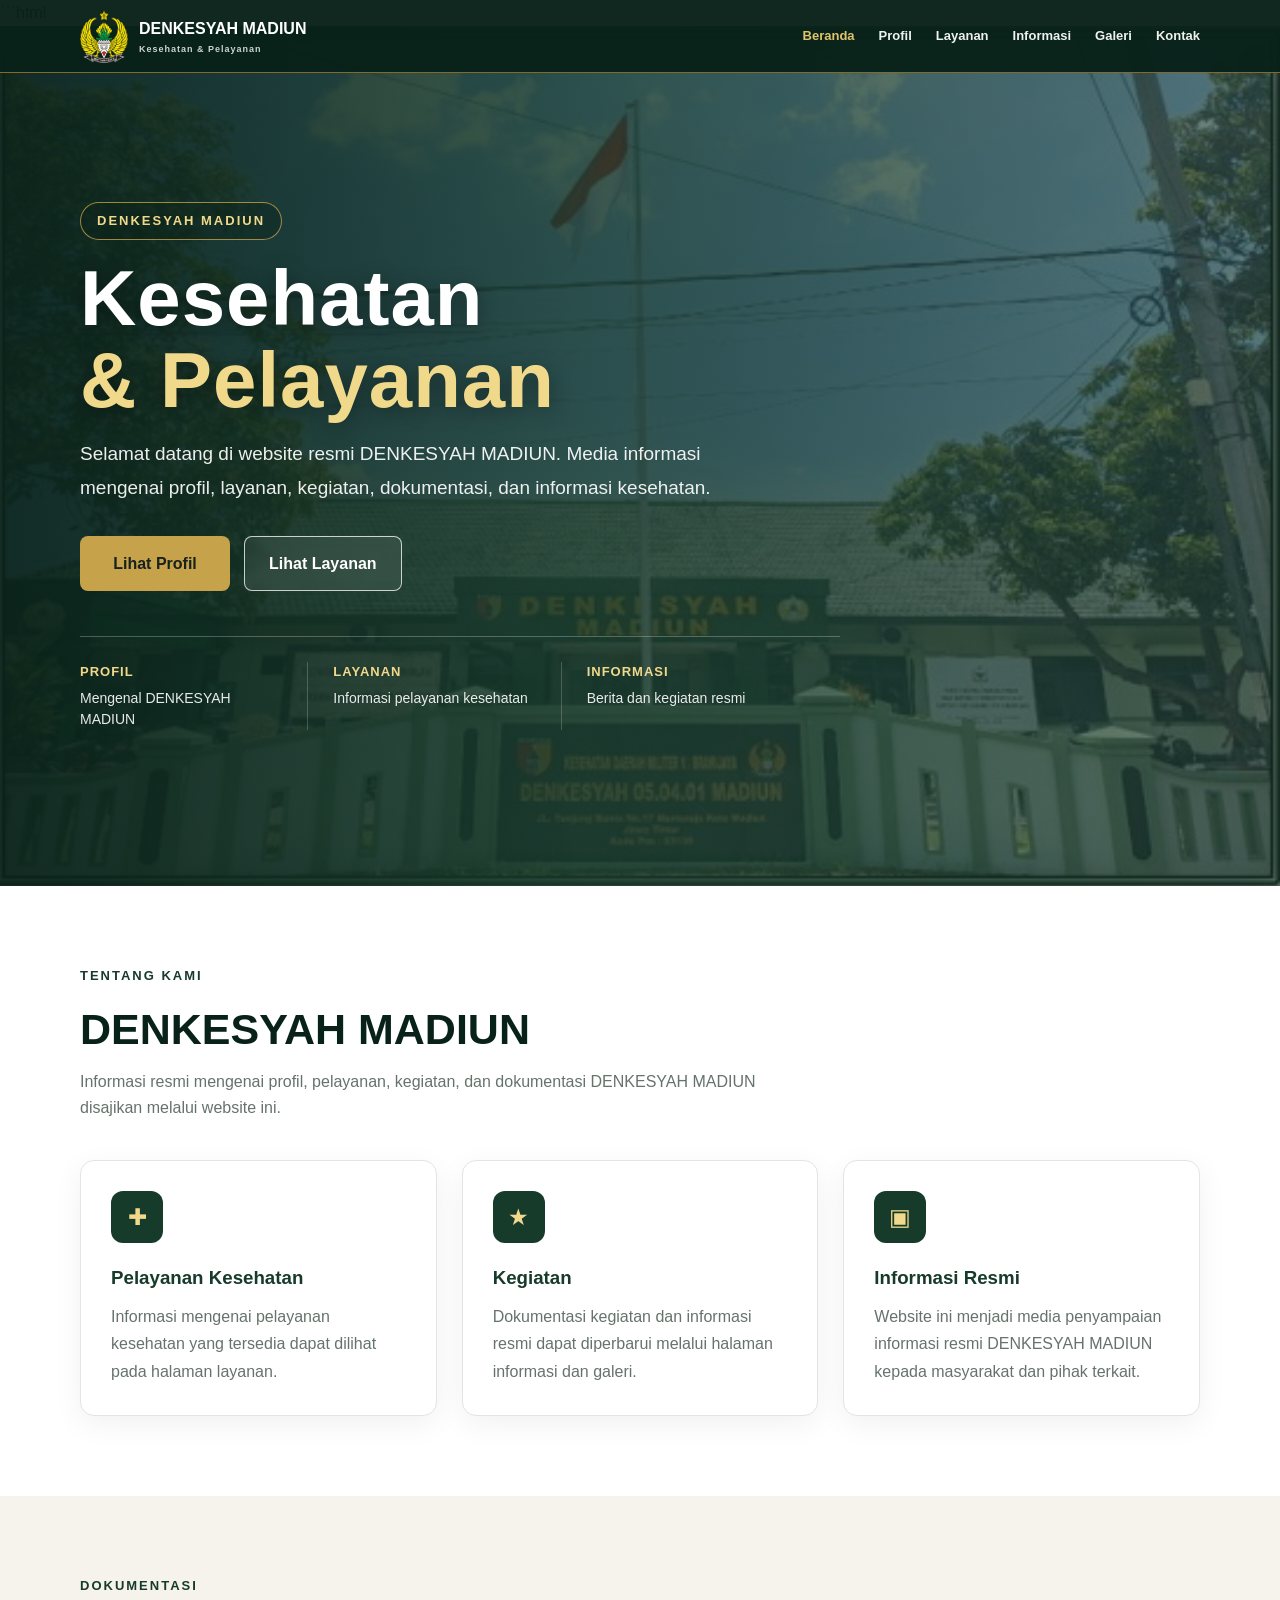
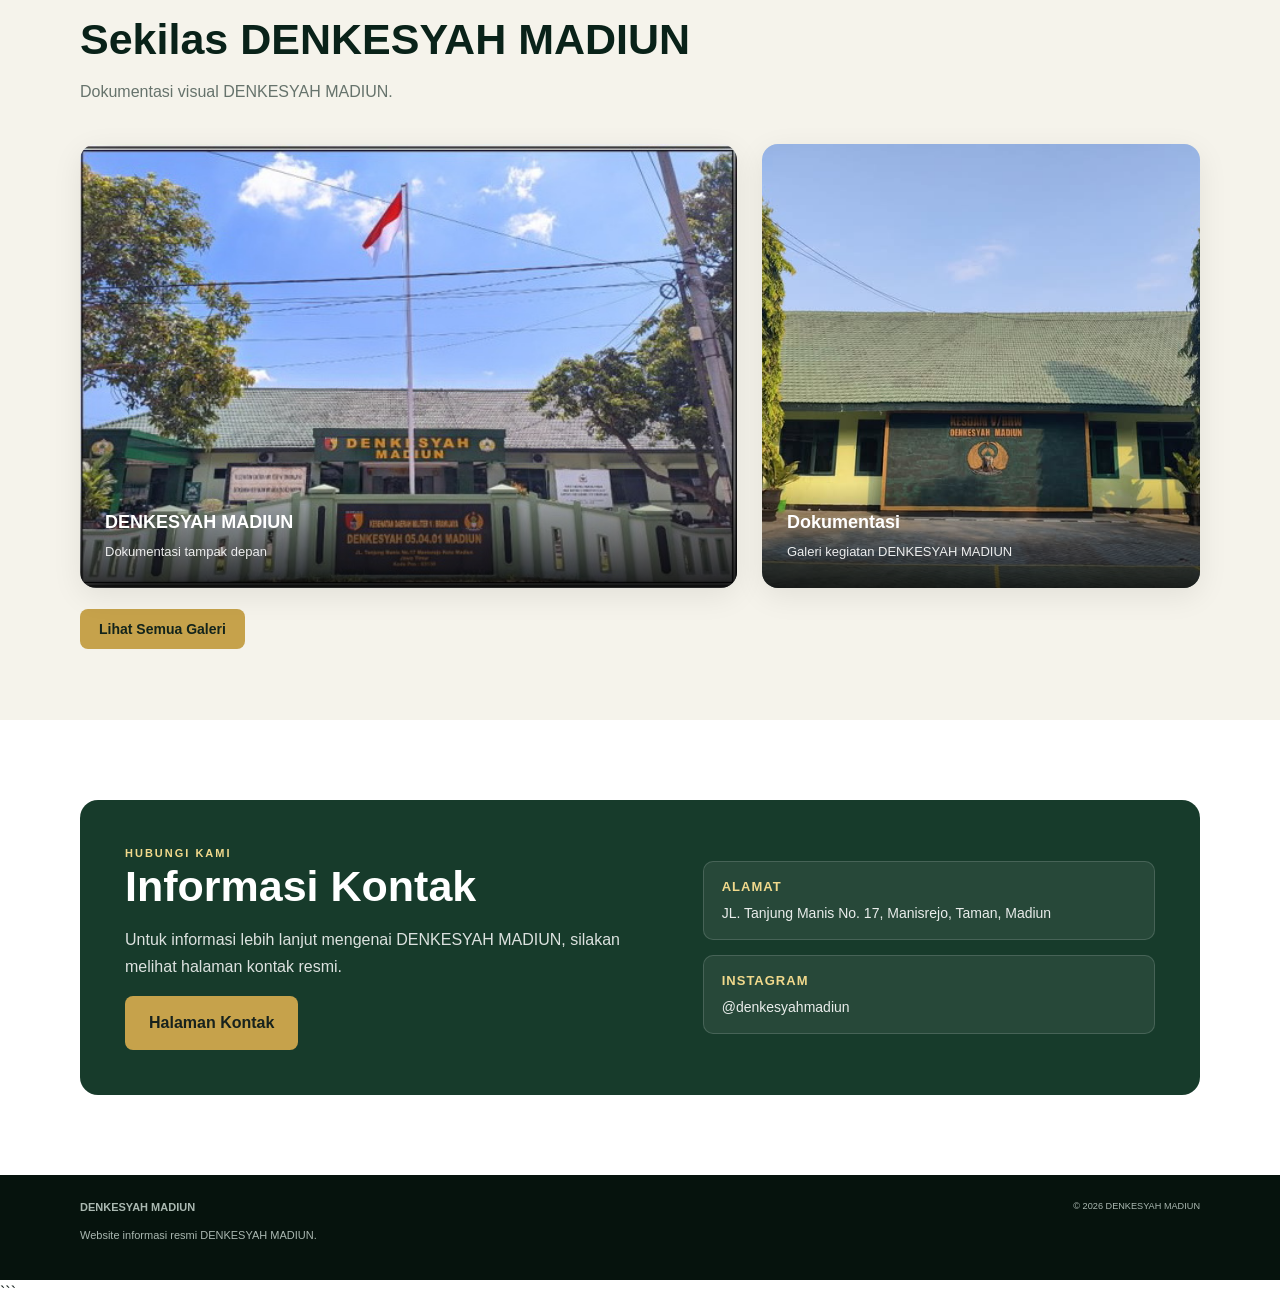
==== commit 22bdc557: "Refactor homepage layout and styles Updated the title and various styles for the homepage, including" ====
--- a/index.html
+++ b/index.html
@@ -1,1285 +1,918 @@
+```html
 <!DOCTYPE html>
-
 <html lang="id">
 <head>
   <meta charset="UTF-8">
   <meta name="viewport" content="width=device-width, initial-scale=1.0">
 
-  <title>DENKESYAH MADIUN</title>
-
-<meta
-name="description"
-content="Website resmi DENKESYAH MADIUN"
-
->
+  <title>DENKESYAH MADIUN | Beranda</title>
 
   <link rel="stylesheet" href="css/style.css">
 
   <style>
-
-    /* =====================================================
-       BERANDA MODERN DENKESYAH MADIUN
-       ===================================================== */
-
-    * {
-      box-sizing: border-box;
-    }
-
-
-    /* ================= HERO ================= */
+    /* =========================
+       BERANDA MODERN
+       ========================= */
 
     .modern-hero {
       position: relative;
-      min-height: 720px;
-
+      min-height: 620px;
       display: flex;
       align-items: center;
-
       overflow: hidden;
-
       color: #ffffff;
-
       background: #173b2b;
     }
 
-
     /* FOTO BACKGROUND */
-
     .modern-hero-photo {
       position: absolute;
-
       inset: 0;
 
-      background-image:
-        url("images/galeri/tampak_depan.jpg");
-
+      background-image: url("images/galeri/tampak_depan.jpeg");
       background-size: cover;
-
       background-position: center center;
-
       background-repeat: no-repeat;
 
       opacity: 0.72;
-
       z-index: 0;
-
-      transform: scale(1.02);
-    }
-
-
-    /* OVERLAY HIJAU TRANSPARAN */
-
+    }
+
+    /* LAPISAN HIJAU TRANSPARAN */
     .modern-hero-overlay {
       position: absolute;
-
       inset: 0;
-
-      z-index: 1;
 
       background:
         linear-gradient(
           90deg,
-          rgba(9,34,25,0.78) 0%,
-          rgba(9,34,25,0.48) 42%,
-          rgba(9,34,25,0.22) 75%,
-          rgba(9,34,25,0.35) 100%
+          rgba(9, 34, 25, 0.92) 0%,
+          rgba(23, 59, 43, 0.78) 45%,
+          rgba(23, 59, 43, 0.45) 100%
         );
-    }
-
-
-    /* ISI HERO */
+
+      z-index: 1;
+    }
 
     .modern-hero-content {
       position: relative;
-
       z-index: 2;
-
       width: 100%;
-
-      padding-top: 100px;
-
-      padding-bottom: 160px;
-    }
-
-
-    /* LABEL */
-
-    .modern-label {
+      padding: 90px 0 70px;
+    }
+
+    .modern-hero-text {
+      max-width: 760px;
+    }
+
+    .modern-hero .eyebrow {
       display: inline-block;
-
-      padding: 9px 16px;
-
-      margin-bottom: 22px;
-
-      border-left: 3px solid #c6a24b;
-
-      background: rgba(9,34,25,0.65);
-
-      color: #e3c76f;
-
-      font-size: 12px;
-
+      margin-bottom: 18px;
+      padding: 8px 16px;
+
+      border: 1px solid rgba(198, 162, 75, 0.8);
+      border-radius: 30px;
+
+      background: rgba(9, 34, 25, 0.35);
+      color: #f1d98c;
+
+      font-size: 13px;
       font-weight: 700;
-
       letter-spacing: 2px;
-    }
-
-
-    /* JUDUL */
+      text-transform: uppercase;
+    }
 
     .modern-hero h1 {
-      max-width: 800px;
-
-      margin: 0 0 22px;
-
+      margin: 0 0 15px;
+
+      font-size: clamp(42px, 7vw, 78px);
+      line-height: 1.05;
+      font-weight: 800;
+      letter-spacing: 1px;
+
+      text-shadow: 0 4px 20px rgba(0,0,0,0.35);
+    }
+
+    .modern-hero h1 span {
+      display: block;
+      color: #f1d98c;
+    }
+
+    .modern-hero-description {
+      max-width: 650px;
+      margin: 0 0 30px;
+
+      color: rgba(255,255,255,0.92);
+      font-size: 19px;
+      line-height: 1.8;
+    }
+
+    .modern-hero-buttons {
+      display: flex;
+      flex-wrap: wrap;
+      gap: 14px;
+      margin-bottom: 45px;
+    }
+
+    .modern-btn {
+      display: inline-flex;
+      align-items: center;
+      justify-content: center;
+
+      min-width: 150px;
+      padding: 14px 24px;
+
+      border-radius: 8px;
+
+      text-decoration: none;
+      font-weight: 700;
+
+      transition: all 0.25s ease;
+    }
+
+    .modern-btn-gold {
+      background: #c6a24b;
+      color: #17221d;
+    }
+
+    .modern-btn-gold:hover {
+      transform: translateY(-3px);
+      background: #d8b75e;
+    }
+
+    .modern-btn-outline {
+      border: 1px solid rgba(255,255,255,0.75);
+      background: rgba(255,255,255,0.08);
       color: #ffffff;
-
-      font-size: clamp(44px, 6vw, 78px);
-
-      line-height: 1.02;
-
-      letter-spacing: -2px;
-    }
-
-
-    .modern-hero h1 span {
-      color: #e0c46b;
-    }
-
-
-    /* DESKRIPSI */
-
-    .modern-hero-description {
-      max-width: 620px;
-
-      margin: 0 0 32px;
-
+      backdrop-filter: blur(5px);
+    }
+
+    .modern-btn-outline:hover {
+      transform: translateY(-3px);
+      background: rgba(255,255,255,0.16);
+    }
+
+    /* INFO BAR */
+    .hero-info {
+      display: grid;
+      grid-template-columns: repeat(3, 1fr);
+
+      max-width: 850px;
+
+      border-top: 1px solid rgba(255,255,255,0.25);
+      padding-top: 25px;
+    }
+
+    .hero-info-item {
+      padding-right: 25px;
+    }
+
+    .hero-info-item:not(:last-child) {
+      border-right: 1px solid rgba(255,255,255,0.2);
+      margin-right: 25px;
+    }
+
+    .hero-info-title {
+      margin-bottom: 5px;
+
+      color: #f1d98c;
+      font-size: 13px;
+      font-weight: 700;
+      letter-spacing: 1px;
+      text-transform: uppercase;
+    }
+
+    .hero-info-text {
       color: rgba(255,255,255,0.9);
-
-      font-size: 17px;
-
-      line-height: 1.8;
-    }
-
-
-    /* BUTTON */
-
-    .modern-buttons {
+      font-size: 14px;
+      line-height: 1.5;
+    }
+
+    /* =========================
+       SECTION BERANDA
+       ========================= */
+
+    .home-section {
+      padding: 80px 0;
+      background: #ffffff;
+    }
+
+    .home-section.cream-section {
+      background: #f5f3eb;
+    }
+
+    .section-heading {
+      max-width: 750px;
+      margin-bottom: 40px;
+    }
+
+    .section-heading .eyebrow {
+      display: inline-block;
+      margin-bottom: 10px;
+
+      color: #173b2b;
+      font-size: 13px;
+      font-weight: 800;
+      letter-spacing: 2px;
+      text-transform: uppercase;
+    }
+
+    .section-heading h2 {
+      margin-bottom: 15px;
+    }
+
+    /* KARTU */
+    .home-cards {
+      display: grid;
+      grid-template-columns: repeat(3, 1fr);
+      gap: 25px;
+    }
+
+    .home-card {
+      padding: 30px;
+
+      border: 1px solid #e0e6e1;
+      border-radius: 14px;
+
+      background: #ffffff;
+
+      box-shadow: 0 8px 30px rgba(0,0,0,0.06);
+
+      transition: transform 0.25s ease,
+                  box-shadow 0.25s ease;
+    }
+
+    .home-card:hover {
+      transform: translateY(-5px);
+      box-shadow: 0 15px 35px rgba(0,0,0,0.10);
+    }
+
+    .home-card-icon {
       display: flex;
-
-      flex-wrap: wrap;
-
-      gap: 12px;
-    }
-
-
-    .modern-button {
-      display: inline-flex;
-
       align-items: center;
-
       justify-content: center;
 
-      min-width: 145px;
-
-      padding: 14px 23px;
-
-      border: 1px solid transparent;
-
-      text-decoration: none;
-
+      width: 52px;
+      height: 52px;
+      margin-bottom: 20px;
+
+      border-radius: 12px;
+
+      background: #173b2b;
+      color: #f1d98c;
+
+      font-size: 23px;
+    }
+
+    .home-card h3 {
+      margin: 0 0 10px;
+      color: #173b2b;
+    }
+
+    .home-card p {
+      margin: 0;
+      color: #66736c;
+      line-height: 1.7;
+    }
+
+    /* =========================
+       GALERI PREVIEW
+       ========================= */
+
+    .home-gallery {
+      display: grid;
+      grid-template-columns: 1.5fr 1fr;
+      gap: 25px;
+    }
+
+    .home-photo {
+      position: relative;
+      min-height: 300px;
+
+      overflow: hidden;
+      border-radius: 16px;
+
+      background: #dfe5e1;
+      box-shadow: 0 8px 30px rgba(0,0,0,0.08);
+    }
+
+    .home-photo img {
+      width: 100%;
+      height: 100%;
+      min-height: 300px;
+
+      display: block;
+
+      object-fit: cover;
+
+      transition: transform 0.4s ease;
+    }
+
+    .home-photo:hover img {
+      transform: scale(1.04);
+    }
+
+    .home-photo-caption {
+      position: absolute;
+      left: 0;
+      right: 0;
+      bottom: 0;
+
+      padding: 25px;
+
+      background: linear-gradient(
+        transparent,
+        rgba(0,0,0,0.75)
+      );
+
+      color: #ffffff;
+    }
+
+    .home-photo-caption strong {
+      display: block;
+      margin-bottom: 5px;
+      font-size: 18px;
+    }
+
+    .home-photo-caption span {
       font-size: 13px;
-
-      font-weight: 700;
-
-      letter-spacing: 0.5px;
-
-      transition: 0.25s ease;
-    }
-
-
-    .modern-button-gold {
-      background: #c6a24b;
-
-      color: #17221d;
-    }
-
-
-    .modern-button-gold:hover {
-      background: #e0c46b;
-
-      transform: translateY(-2px);
-    }
-
-
-    .modern-button-outline {
-      border-color: rgba(255,255,255,0.65);
-
-      background: rgba(255,255,255,0.08);
-
+      opacity: 0.9;
+    }
+
+    /* =========================
+       KONTAK SINGKAT
+       ========================= */
+
+    .home-contact {
+      display: grid;
+      grid-template-columns: 1.2fr 1fr;
+      gap: 35px;
+
+      padding: 45px;
+
+      border-radius: 18px;
+
+      background: #173b2b;
       color: #ffffff;
-
-      backdrop-filter: blur(5px);
-    }
-
-
-    .modern-button-outline:hover {
-      background: #ffffff;
-
-      color: #173b2b;
-
-      transform: translateY(-2px);
-    }
-
-
-    /* ================= INFO BAWAH HERO ================= */
-
-    .modern-hero-info {
-      position: absolute;
-
-      right: 0;
-
-      bottom: 0;
-
-      left: 0;
-
-      z-index: 3;
-
-      background: rgba(9,34,25,0.78);
-
-      border-top:
-        1px solid rgba(255,255,255,0.15);
-
-      backdrop-filter: blur(8px);
-    }
-
-
-    .modern-hero-info-inner {
-      min-height: 100px;
-
-      display: grid;
-
-      grid-template-columns:
-        1fr 1px 1fr;
-
-      align-items: center;
-
-      gap: 30px;
-    }
-
-
-    .modern-info-line {
-      width: 1px;
-
-      height: 42px;
-
-      background: rgba(255,255,255,0.25);
-    }
-
-
-    .modern-info-label {
+    }
+
+    .home-contact h2 {
+      color: #ffffff;
+      margin-top: 0;
+    }
+
+    .home-contact p {
+      color: rgba(255,255,255,0.85);
+      line-height: 1.7;
+    }
+
+    .contact-box {
+      display: flex;
+      flex-direction: column;
+      gap: 15px;
+      justify-content: center;
+    }
+
+    .contact-line {
+      padding: 15px 18px;
+
+      border: 1px solid rgba(255,255,255,0.15);
+      border-radius: 10px;
+
+      background: rgba(255,255,255,0.07);
+    }
+
+    .contact-line strong {
       display: block;
-
-      margin-bottom: 6px;
-
-      color: #b9c2bd;
-
-      font-size: 10px;
-
-      letter-spacing: 2px;
-    }
-
-
-    .modern-info-title {
-      color: #ffffff;
-
+      margin-bottom: 4px;
+      color: #f1d98c;
       font-size: 13px;
-
-      font-weight: 700;
-
+      text-transform: uppercase;
       letter-spacing: 1px;
     }
 
-
-    /* ================= SECTION ================= */
-
-    .modern-section {
-      padding: 95px 0;
-
-      background: #ffffff;
-    }
-
-
-    .modern-heading {
-      max-width: 700px;
-
-      margin-bottom: 48px;
-    }
-
-
-    .modern-eyebrow {
-      margin-bottom: 10px;
-
-      color: #c6a24b;
-
-      font-size: 11px;
-
-      font-weight: 700;
-
-      letter-spacing: 2px;
-    }
-
-
-    .modern-heading h2 {
-      margin: 0 0 15px;
-
-      color: #173b2b;
-
-      font-size: 36px;
-
-      line-height: 1.2;
-    }
-
-
-    .modern-heading p {
-      margin: 0;
-
-      color: #66736c;
-
-      font-size: 16px;
-
-      line-height: 1.8;
-    }
-
-
-    /* ================= MENU UTAMA ================= */
-
-    .modern-menu-grid {
-      display: grid;
-
-      grid-template-columns:
-        repeat(3, 1fr);
-
-      gap: 20px;
-    }
-
-
-    .modern-menu-card {
-      position: relative;
-
-      display: block;
-
-      padding: 30px;
-
-      min-height: 210px;
-
-      border:
-        1px solid #e0e6e1;
-
-      background: #ffffff;
-
-      text-decoration: none;
-
-      color: #17221d;
-
-      transition:
-        transform 0.25s ease,
-        box-shadow 0.25s ease,
-        border-color 0.25s ease;
-    }
-
-
-    .modern-menu-card:hover {
-      transform: translateY(-6px);
-
-      border-color: #c6a24b;
-
-      box-shadow:
-        0 18px 40px rgba(0,0,0,0.08);
-    }
-
-
-    .modern-menu-number {
-      margin-bottom: 25px;
-
-      color: #c6a24b;
-
-      font-size: 12px;
-
-      font-weight: 700;
-
-      letter-spacing: 2px;
-    }
-
-
-    .modern-menu-card h3 {
-      margin: 0 0 10px;
-
-      color: #173b2b;
-
-      font-size: 22px;
-    }
-
-
-    .modern-menu-card p {
-      margin: 0;
-
-      color: #66736c;
-
+    .contact-line span {
+      color: rgba(255,255,255,0.9);
       font-size: 14px;
-
-      line-height: 1.7;
-    }
-
-
-    .modern-menu-arrow {
-      position: absolute;
-
-      right: 25px;
-
-      bottom: 23px;
-
-      color: #c6a24b;
-
-      font-size: 22px;
-
-      transition: 0.25s ease;
-    }
-
-
-    .modern-menu-card:hover
-    .modern-menu-arrow {
-      transform: translateX(5px);
-    }
-
-
-    /* ================= GALERI ================= */
-
-    .modern-gallery-section {
-      padding: 95px 0;
-
-      background: #f5f3eb;
-    }
-
-
-    .modern-gallery-grid {
-      display: grid;
-
-      grid-template-columns:
-        repeat(3, 1fr);
-
-      gap: 22px;
-    }
-
-
-    .modern-gallery-card {
-      display: block;
-
-      overflow: hidden;
-
-      background: #ffffff;
-
-      border:
-        1px solid #e0e6e1;
-
-      text-decoration: none;
-
-      color: #17221d;
-
-      transition:
-        transform 0.25s ease,
-        box-shadow 0.25s ease;
-    }
-
-
-    .modern-gallery-card:hover {
-      transform: translateY(-5px);
-
-      box-shadow:
-        0 18px 35px rgba(0,0,0,0.1);
-    }
-
-
-    .modern-gallery-image {
-      position: relative;
-
-      height: 250px;
-
-      overflow: hidden;
-
-      background: #dfe5e1;
-    }
-
-
-    .modern-gallery-image img {
-      width: 100%;
-
-      height: 100%;
-
-      display: block;
-
-      object-fit: cover;
-
-      transition: transform 0.5s ease;
-    }
-
-
-    .modern-gallery-card:hover
-    .modern-gallery-image img {
-      transform: scale(1.06);
-    }
-
-
-    .modern-gallery-overlay {
-      position: absolute;
-
-      inset: 0;
-
-      display: flex;
-
-      align-items: center;
-
-      justify-content: center;
-
-      background:
-        rgba(9,34,25,0.58);
-
-      opacity: 0;
-
-      transition: opacity 0.3s ease;
-    }
-
-
-    .modern-gallery-card:hover
-    .modern-gallery-overlay {
-      opacity: 1;
-    }
-
-
-    .modern-gallery-overlay span {
-      padding: 11px 17px;
-
-      border:
-        1px solid rgba(255,255,255,0.7);
-
-      color: #ffffff;
-
-      font-size: 10px;
-
-      font-weight: 700;
-
-      letter-spacing: 2px;
-    }
-
-
-    .modern-gallery-info {
-      padding: 20px;
-    }
-
-
-    .modern-gallery-category {
-      margin-bottom: 7px;
-
-      color: #c6a24b;
-
-      font-size: 10px;
-
-      font-weight: 700;
-
-      letter-spacing: 1.5px;
-    }
-
-
-    .modern-gallery-info h3 {
-      margin: 0 0 8px;
-
-      color: #173b2b;
-
-      font-size: 18px;
-    }
-
-
-    .modern-gallery-info p {
-      margin: 0 0 10px;
-
-      color: #66736c;
-
-      font-size: 13px;
-
-      line-height: 1.6;
-    }
-
-
-    .modern-gallery-info small {
-      color: #89938e;
-
-      font-size: 11px;
-    }
-
-
-    .modern-gallery-button {
-      margin-top: 40px;
-
-      text-align: center;
-    }
-
-
-    /* ================= KONTAK ================= */
-
-    .modern-contact {
-      padding: 70px 0;
-
-      background: #173b2b;
-
-      color: #ffffff;
-    }
-
-
-    .modern-contact-inner {
-      display: flex;
-
-      align-items: center;
-
-      justify-content: space-between;
-
-      gap: 35px;
-    }
-
-
-    .modern-contact-label {
-      margin-bottom: 8px;
-
-      color: #d8bc67;
-
-      font-size: 11px;
-
-      font-weight: 700;
-
-      letter-spacing: 2px;
-    }
-
-
-    .modern-contact h2 {
-      margin: 0 0 10px;
-
-      color: #ffffff;
-    }
-
-
-    .modern-contact p {
-      margin: 0;
-
-      color: rgba(255,255,255,0.75);
-
-      line-height: 1.7;
-    }
-
-
-    /* ================= RESPONSIVE ================= */
+    }
+
+    /* =========================
+       RESPONSIVE
+       ========================= */
 
     @media (max-width: 900px) {
 
-      .modern-menu-grid {
+      .modern-hero {
+        min-height: 600px;
+      }
+
+      .home-cards {
         grid-template-columns: 1fr;
       }
 
-
-      .modern-gallery-grid {
-        grid-template-columns:
-          repeat(2, 1fr);
-      }
-
-    }
-
-
-    @media (max-width: 800px) {
-
-      .modern-hero {
-        min-height: 680px;
-      }
-
+      .home-gallery {
+        grid-template-columns: 1fr;
+      }
+
+      .home-contact {
+        grid-template-columns: 1fr;
+      }
+    }
+
+    @media (max-width: 700px) {
 
       .modern-hero-content {
-        padding-top: 80px;
-
-        padding-bottom: 130px;
-      }
-
+        padding: 70px 0 55px;
+      }
 
       .modern-hero h1 {
-        font-size: 52px;
-      }
-
-
-      .modern-hero-info {
-        display: none;
-      }
-
-
-      .modern-contact-inner {
+        font-size: 45px;
+      }
+
+      .modern-hero-description {
+        font-size: 16px;
+      }
+
+      .hero-info {
+        grid-template-columns: 1fr;
+        gap: 15px;
+      }
+
+      .hero-info-item {
+        padding-right: 0;
+      }
+
+      .hero-info-item:not(:last-child) {
+        border-right: none;
+        border-bottom: 1px solid rgba(255,255,255,0.2);
+        margin-right: 0;
+        padding-bottom: 15px;
+      }
+
+      .home-section {
+        padding: 60px 0;
+      }
+
+      .home-contact {
+        padding: 30px 25px;
+      }
+    }
+
+    @media (max-width: 480px) {
+
+      .modern-hero h1 {
+        font-size: 38px;
+      }
+
+      .modern-hero-buttons {
         flex-direction: column;
-
-        align-items: flex-start;
-      }
-
-    }
-
-
-    @media (max-width: 600px) {
-
-      .modern-hero {
-        min-height: 680px;
-      }
-
-
-      .modern-hero-photo {
-        opacity: 0.64;
-
-        background-position: center center;
-      }
-
-
-      .modern-hero-overlay {
-        background:
-          linear-gradient(
-            90deg,
-            rgba(9,34,25,0.76),
-            rgba(9,34,25,0.35)
-          );
-      }
-
-
-      .modern-hero-content {
-        padding-top: 70px;
-
-        padding-bottom: 80px;
-      }
-
-
-      .modern-hero h1 {
-        font-size: 42px;
-
-        letter-spacing: -1px;
-      }
-
-
-      .modern-hero-description {
-        font-size: 15px;
-      }
-
-
-      .modern-gallery-grid {
-        grid-template-columns: 1fr;
-      }
-
-
-      .modern-section,
-      .modern-gallery-section {
-        padding: 70px 0;
-      }
-
-
-      .modern-heading h2 {
-        font-size: 30px;
-      }
-
-    }
-
-
-    @media (max-width: 480px) {
-
-      .modern-hero h1 {
-        font-size: 36px;
-      }
-
-
-      .modern-label {
-        font-size: 10px;
-      }
-
-
-      .modern-buttons {
-        flex-direction: column;
-
-        align-items: stretch;
-      }
-
-
-      .modern-button {
+      }
+
+      .modern-btn {
         width: 100%;
       }
 
-
-      .modern-menu-card {
-        min-height: 190px;
-      }
-
-    }
-
+      .home-photo {
+        min-height: 250px;
+      }
+
+      .home-photo img {
+        min-height: 250px;
+      }
+    }
   </style>
-
 </head>
 
 <body>
 
-<!-- =====================================================
-     NAVBAR
-     ===================================================== -->
-
-<header class="nav">
-
-  <div class="navin">
-
-```
-<a href="index.html" class="brand">
-
-  <img
-    src="images/logo.png"
-    alt="Logo DENKESYAH MADIUN"
-    class="logo-img"
-  >
-
-  <div>
-
-    <strong>
-      DENKESYAH MADIUN
-    </strong>
-
-    <span>
-      KESEHATAN & PELAYANAN
-    </span>
-
-  </div>
-
-</a>
-
-
-<nav class="links">
-
-  <a
-    href="index.html"
-    class="active"
-  >
-    Beranda
-  </a>
-
-  <a href="profil.html">
-    Profil
-  </a>
-
-  <a href="layanan.html">
-    Layanan
-  </a>
-
-  <a href="informasi.html">
-    Informasi
-  </a>
-
-  <a href="galeri.html">
-    Galeri
-  </a>
-
-  <a href="kontak.html">
-    Kontak
-  </a>
-
-</nav>
-```
-
-  </div>
-
-</header>
-
-<!-- =====================================================
-     HERO
-     ===================================================== -->
-
-<section class="modern-hero">
-
-  <!-- FOTO GEDUNG -->
-
-  <div class="modern-hero-photo"></div>
-
-  <!-- OVERLAY -->
-
-  <div class="modern-hero-overlay"></div>
-
-  <!-- TEKS -->
-
-  <div class="wrap modern-hero-content">
-
-```
-<div class="modern-label">
-  WEBSITE RESMI
-</div>
-
-
-<h1>
-
-  DENKESYAH MADIUN
-
-  <br>
-
-  <span>
-    Kesehatan & Pelayanan
-  </span>
-
-</h1>
-
-
-<p class="modern-hero-description">
-
-  Selamat datang di website resmi
-  DENKESYAH MADIUN. Temukan informasi
-  mengenai profil, layanan, kegiatan,
-  dan dokumentasi.
-
-</p>
-
-
-<div class="modern-buttons">
-
-  <a
-    href="profil.html"
-    class="modern-button modern-button-gold"
-  >
-    Lihat Profil
-  </a>
-
-
-  <a
-    href="layanan.html"
-    class="modern-button modern-button-outline"
-  >
-    Lihat Layanan
-  </a>
-
-</div>
-```
-
-  </div>
-
-  <!-- INFORMASI BAWAH -->
-
-  <div class="modern-hero-info">
-
-```
-<div class="wrap modern-hero-info-inner">
-
-
-  <div>
-
-    <span class="modern-info-label">
-      WEBSITE RESMI
-    </span>
-
-    <strong class="modern-info-title">
-      DENKESYAH MADIUN
-    </strong>
-
-  </div>
-
-
-  <div class="modern-info-line"></div>
-
-
-  <div>
-
-    <span class="modern-info-label">
-      INFORMASI
-    </span>
-
-    <strong class="modern-info-title">
-      KESEHATAN & PELAYANAN
-    </strong>
-
-  </div>
-
-
-</div>
-```
-
-  </div>
-
-</section>
-
-<!-- =====================================================
-     TENTANG
-     ===================================================== -->
-
-<section class="modern-section">
-
-  <div class="wrap">
-
-```
-<div class="modern-heading">
-
-  <div class="modern-eyebrow">
-    TENTANG KAMI
-  </div>
-
-  <h2>
-    DENKESYAH MADIUN
-  </h2>
-
-  <p>
-    Website ini menjadi media informasi
-    mengenai profil, layanan, kegiatan,
-    dan dokumentasi DENKESYAH MADIUN.
-  </p>
-
-</div>
-
-
-
-<div class="modern-menu-grid">
-
-
-  <!-- PROFIL -->
-
-  <a
-    href="profil.html"
-    class="modern-menu-card"
-  >
-
-    <div class="modern-menu-number">
-      01
+  <!-- =========================
+       NAVBAR
+       ========================= -->
+
+  <header class="nav">
+    <div class="navin wrap">
+
+      <a href="index.html" class="brand">
+        <img
+          src="images/logo.png"
+          alt="Logo DENKESYAH MADIUN"
+          class="logo-img"
+        >
+
+        <div>
+          <strong>DENKESYAH MADIUN</strong>
+          <small>Kesehatan & Pelayanan</small>
+        </div>
+      </a>
+
+      <nav class="links">
+        <a href="index.html" class="active">Beranda</a>
+        <a href="profil.html">Profil</a>
+        <a href="layanan.html">Layanan</a>
+        <a href="informasi.html">Informasi</a>
+        <a href="galeri.html">Galeri</a>
+        <a href="kontak.html">Kontak</a>
+      </nav>
+
     </div>
-
-    <h3>
-      Profil
-    </h3>
-
-    <p>
-      Mengenal profil dan informasi
-      DENKESYAH MADIUN.
-    </p>
-
-    <span class="modern-menu-arrow">
-      →
-    </span>
-
-  </a>
-
-
-
-  <!-- LAYANAN -->
-
-  <a
-    href="layanan.html"
-    class="modern-menu-card"
-  >
-
-    <div class="modern-menu-number">
-      02
+  </header>
+
+
+  <!-- =========================
+       HERO
+       ========================= -->
+
+  <main>
+
+    <section class="modern-hero">
+
+      <!-- FOTO UTAMA -->
+      <div class="modern-hero-photo"></div>
+
+      <!-- OVERLAY -->
+      <div class="modern-hero-overlay"></div>
+
+      <!-- ISI HERO -->
+      <div class="modern-hero-content">
+
+        <div class="wrap">
+
+          <div class="modern-hero-text">
+
+            <div class="eyebrow">
+              DENKESYAH MADIUN
+            </div>
+
+            <h1>
+              Kesehatan
+              <span>& Pelayanan</span>
+            </h1>
+
+            <p class="modern-hero-description">
+              Selamat datang di website resmi DENKESYAH MADIUN.
+              Media informasi mengenai profil, layanan, kegiatan,
+              dokumentasi, dan informasi kesehatan.
+            </p>
+
+            <div class="modern-hero-buttons">
+
+              <a
+                href="profil.html"
+                class="modern-btn modern-btn-gold"
+              >
+                Lihat Profil
+              </a>
+
+              <a
+                href="layanan.html"
+                class="modern-btn modern-btn-outline"
+              >
+                Lihat Layanan
+              </a>
+
+            </div>
+
+
+            <!-- INFO SINGKAT -->
+
+            <div class="hero-info">
+
+              <div class="hero-info-item">
+
+                <div class="hero-info-title">
+                  Profil
+                </div>
+
+                <div class="hero-info-text">
+                  Mengenal DENKESYAH MADIUN
+                </div>
+
+              </div>
+
+
+              <div class="hero-info-item">
+
+                <div class="hero-info-title">
+                  Layanan
+                </div>
+
+                <div class="hero-info-text">
+                  Informasi pelayanan kesehatan
+                </div>
+
+              </div>
+
+
+              <div class="hero-info-item">
+
+                <div class="hero-info-title">
+                  Informasi
+                </div>
+
+                <div class="hero-info-text">
+                  Berita dan kegiatan resmi
+                </div>
+
+              </div>
+
+            </div>
+
+          </div>
+
+        </div>
+
+      </div>
+
+    </section>
+
+
+    <!-- =========================
+         TENTANG
+         ========================= -->
+
+    <section class="home-section">
+
+      <div class="wrap">
+
+        <div class="section-heading">
+
+          <div class="eyebrow">
+            Tentang Kami
+          </div>
+
+          <h2>
+            DENKESYAH MADIUN
+          </h2>
+
+          <p class="lead">
+            Informasi resmi mengenai profil, pelayanan,
+            kegiatan, dan dokumentasi DENKESYAH MADIUN
+            disajikan melalui website ini.
+          </p>
+
+        </div>
+
+
+        <div class="home-cards">
+
+
+          <div class="home-card">
+
+            <div class="home-card-icon">
+              ✚
+            </div>
+
+            <h3>
+              Pelayanan Kesehatan
+            </h3>
+
+            <p>
+              Informasi mengenai pelayanan kesehatan
+              yang tersedia dapat dilihat pada halaman
+              layanan.
+            </p>
+
+          </div>
+
+
+          <div class="home-card">
+
+            <div class="home-card-icon">
+              ★
+            </div>
+
+            <h3>
+              Kegiatan
+            </h3>
+
+            <p>
+              Dokumentasi kegiatan dan informasi resmi
+              dapat diperbarui melalui halaman informasi
+              dan galeri.
+            </p>
+
+          </div>
+
+
+          <div class="home-card">
+
+            <div class="home-card-icon">
+              ▣
+            </div>
+
+            <h3>
+              Informasi Resmi
+            </h3>
+
+            <p>
+              Website ini menjadi media penyampaian
+              informasi resmi DENKESYAH MADIUN kepada
+              masyarakat dan pihak terkait.
+            </p>
+
+          </div>
+
+
+        </div>
+
+      </div>
+
+    </section>
+
+
+    <!-- =========================
+         FOTO UTAMA / GALERI
+         ========================= -->
+
+    <section class="home-section cream-section">
+
+      <div class="wrap">
+
+        <div class="section-heading">
+
+          <div class="eyebrow">
+            Dokumentasi
+          </div>
+
+          <h2>
+            Sekilas DENKESYAH MADIUN
+          </h2>
+
+          <p class="lead">
+            Dokumentasi visual DENKESYAH MADIUN.
+          </p>
+
+        </div>
+
+
+        <div class="home-gallery">
+
+          <div class="home-photo">
+
+            <!-- FOTO YANG BENAR -->
+            <img
+              src="images/galeri/tampak_depan.jpeg"
+              alt="Tampak depan DENKESYAH MADIUN"
+            >
+
+            <div class="home-photo-caption">
+
+              <strong>
+                DENKESYAH MADIUN
+              </strong>
+
+              <span>
+                Dokumentasi tampak depan
+              </span>
+
+            </div>
+
+          </div>
+
+
+          <div class="home-photo">
+
+            <img
+              src="images/galeri/denkes.jpg"
+              alt="Dokumentasi DENKESYAH MADIUN"
+            >
+
+            <div class="home-photo-caption">
+
+              <strong>
+                Dokumentasi
+              </strong>
+
+              <span>
+                Galeri kegiatan DENKESYAH MADIUN
+              </span>
+
+            </div>
+
+          </div>
+
+        </div>
+
+
+        <div style="margin-top:30px;">
+
+          <a
+            href="galeri.html"
+            class="btn gold"
+          >
+            Lihat Semua Galeri
+          </a>
+
+        </div>
+
+      </div>
+
+    </section>
+
+
+    <!-- =========================
+         KONTAK
+         ========================= -->
+
+    <section class="home-section">
+
+      <div class="wrap">
+
+        <div class="home-contact">
+
+          <div>
+
+            <div class="eyebrow" style="color:#f1d98c;">
+              Hubungi Kami
+            </div>
+
+            <h2>
+              Informasi Kontak
+            </h2>
+
+            <p>
+              Untuk informasi lebih lanjut mengenai
+              DENKESYAH MADIUN, silakan melihat halaman
+              kontak resmi.
+            </p>
+
+            <a
+              href="kontak.html"
+              class="modern-btn modern-btn-gold"
+            >
+              Halaman Kontak
+            </a>
+
+          </div>
+
+
+          <div class="contact-box">
+
+            <div class="contact-line">
+
+              <strong>
+                Alamat
+              </strong>
+
+              <span>
+                JL. Tanjung Manis No. 17,
+                Manisrejo, Taman, Madiun
+              </span>
+
+            </div>
+
+
+            <div class="contact-line">
+
+              <strong>
+                Instagram
+              </strong>
+
+              <span>
+                @denkesyahmadiun
+              </span>
+
+            </div>
+
+          </div>
+
+        </div>
+
+      </div>
+
+    </section>
+
+  </main>
+
+
+  <!-- =========================
+       FOOTER
+       ========================= -->
+
+  <footer>
+
+    <div class="foot wrap">
+
+      <div>
+        <strong>
+          DENKESYAH MADIUN
+        </strong>
+
+        <p>
+          Website informasi resmi DENKESYAH MADIUN.
+        </p>
+      </div>
+
+      <div>
+        <small>
+          © 2026 DENKESYAH MADIUN
+        </small>
+      </div>
+
     </div>
 
-    <h3>
-      Layanan
-    </h3>
-
-    <p>
-      Informasi mengenai layanan
-      dan dukungan kesehatan.
-    </p>
-
-    <span class="modern-menu-arrow">
-      →
-    </span>
-
-  </a>
-
-
-
-  <!-- INFORMASI -->
-
-  <a
-    href="informasi.html"
-    class="modern-menu-card"
-  >
-
-    <div class="modern-menu-number">
-      03
-    </div>
-
-    <h3>
-      Informasi
-    </h3>
-
-    <p>
-      Berita dan kegiatan resmi
-      DENKESYAH MADIUN.
-    </p>
-
-    <span class="modern-menu-arrow">
-      →
-    </span>
-
-  </a>
-
-
-</div>
-```
-
-  </div>
-
-</section>
-
-<!-- =====================================================
-     GALERI
-     ===================================================== -->
-
-<section class="modern-gallery-section">
-
-  <div class="wrap">
-
-```
-<div class="modern-heading">
-
-  <div class="modern-eyebrow">
-    DOKUMENTASI
-  </div>
-
-  <h2>
-    Galeri Kegiatan
-  </h2>
-
-  <p>
-    Dokumentasi kegiatan dan aktivitas
-    DENKESYAH MADIUN.
-  </p>
-
-</div>
-
-
-<div
-  id="modern-gallery-list"
-  class="modern-gallery-grid"
->
-
-  <div class="modern-gallery-card">
-
-    <div class="modern-gallery-image">
-
-      <img
-        src="images/galeri/tampak_depan.jpg"
-        alt="DENKESYAH MADIUN"
-      >
-
-    </div>
-
-    <div class="modern-gallery-info">
-
-      <div class="modern-gallery-category">
-        DOKUMENTASI
-      </div>
-
-      <h3>
-        DENKESYAH MADIUN
-      </h3>
-
-      <p>
-        Dokumentasi gedung DENKESYAH MADIUN.
-      </p>
-
-    </div>
-
-  </div>
-
-
-</div>
-
-
-<div class="modern-gallery-button">
-
-  <a
-    href="galeri.html"
-    class="modern-button modern-button-gold"
-  >
-    Lihat Semua Galeri
-  </a>
-
-</div>
-```
-
-  </div>
-
-</section>
-
-<!-- =====================================================
-     KONTAK
-     ===================================================== -->
-
-<section class="modern-contact">
-
-  <div class="wrap modern-contact-inner">
-
-```
-<div>
-
-  <div class="modern-contact-label">
-    HUBUNGI KAMI
-  </div>
-
-  <h2>
-    DENKESYAH MADIUN
-  </h2>
-
-  <p>
-    JL. Tanjung Manis No. 17,
-    Manisrejo, Taman, Madiun
-  </p>
-
-</div>
-
-
-<a
-  href="kontak.html"
-  class="modern-button modern-button-outline"
->
-  Informasi Kontak
-</a>
-```
-
-  </div>
-
-</section>
-
-<!-- =====================================================
-     FOOTER
-     ===================================================== -->
-
-<footer>
-
-  <div class="wrap foot">
-
-```
-<div>
-
-  <strong>
-    DENKESYAH MADIUN
-  </strong>
-
-  <p>
-    Website informasi resmi
-    DENKESYAH MADIUN.
-  </p>
-
-</div>
-
-
-<div>
-
-  <p>
-    © 2026 DENKESYAH MADIUN
-  </p>
-
-</div>
-```
-
-  </div>
-
-</footer>
+  </footer>
 
 </body>
 </html>
+```
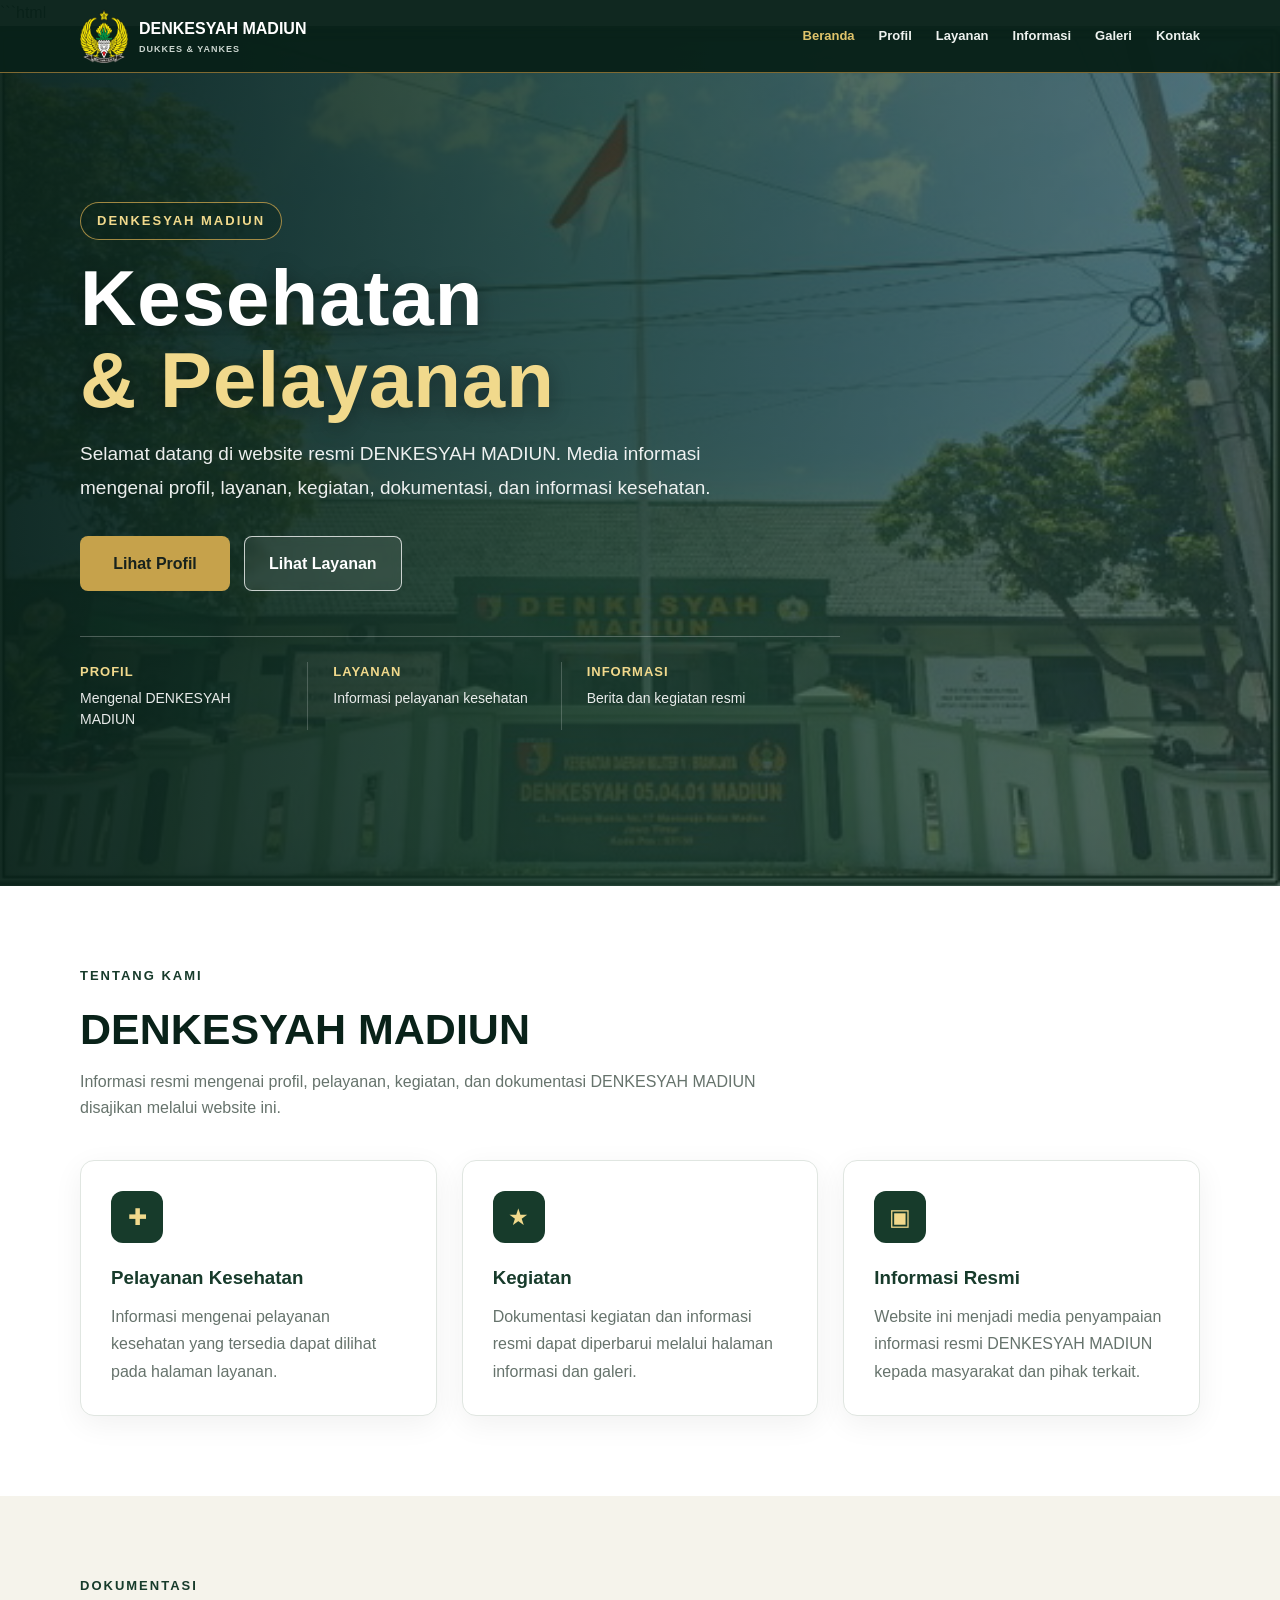
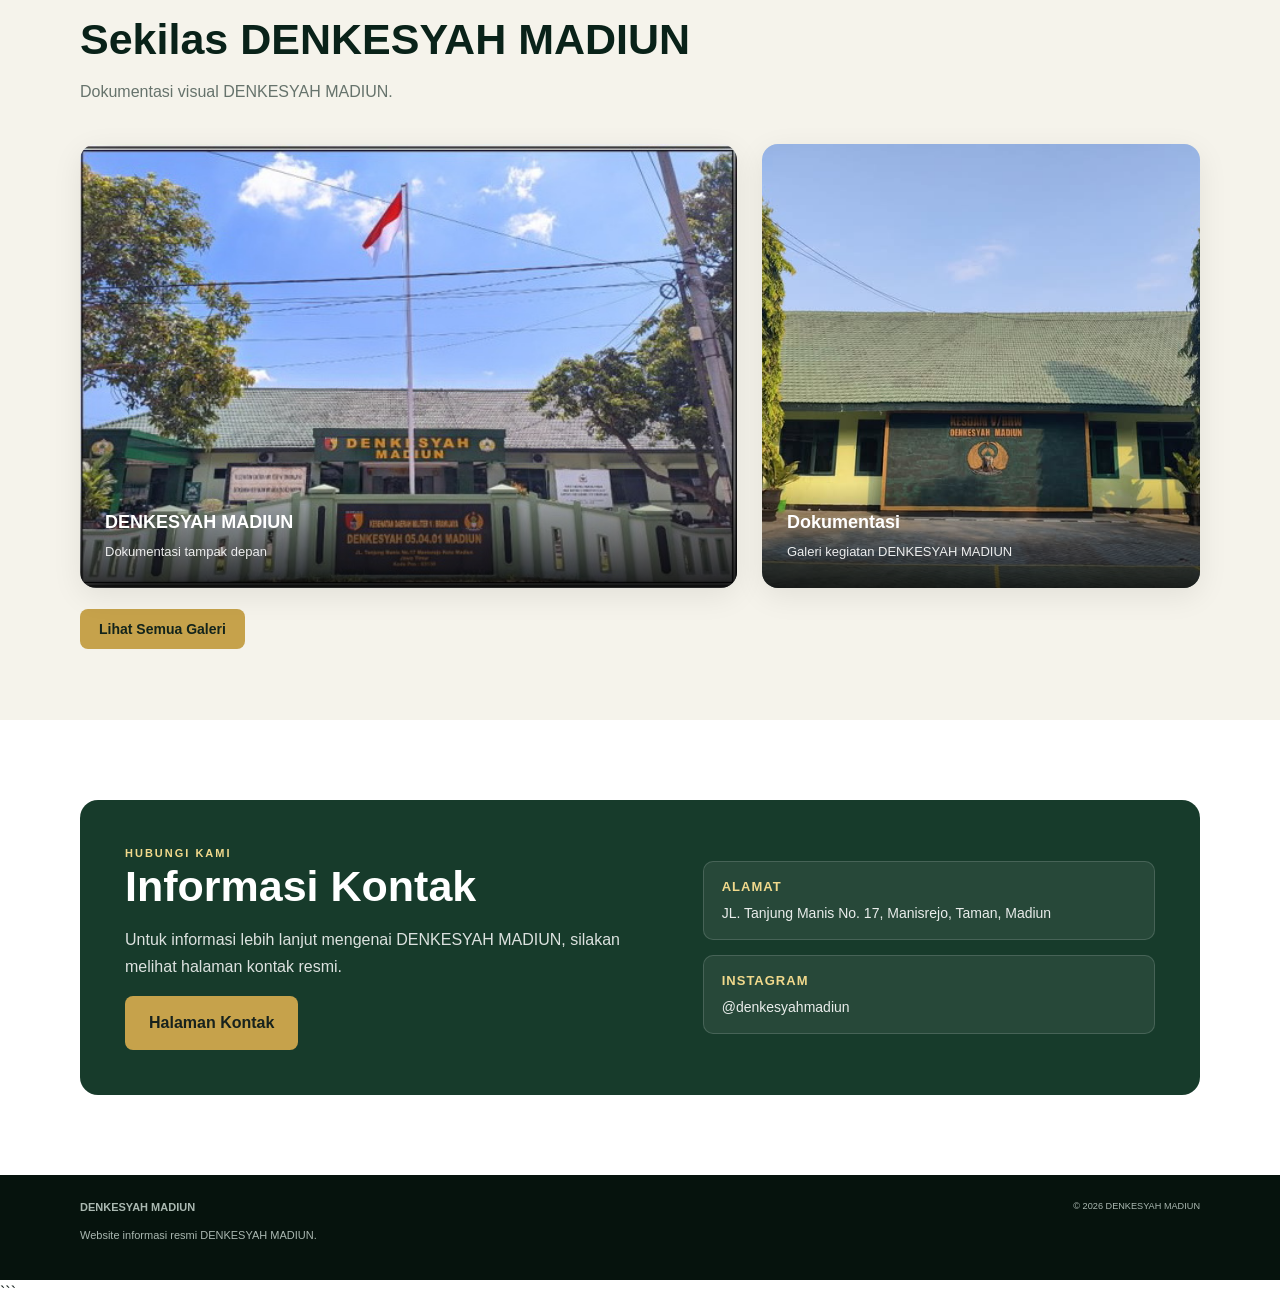
==== commit e2891b95: "Update small tag text in index.html" ====
--- a/index.html
+++ b/index.html
@@ -501,7 +501,7 @@
 
         <div>
           <strong>DENKESYAH MADIUN</strong>
-          <small>Kesehatan & Pelayanan</small>
+          <small>DUKKES & YANKES</small>
         </div>
       </a>
 
--- a/css/style.css
+++ b/css/style.css
@@ -697,4 +697,64 @@
   .brand small {
     font-size: 8px;
   }
-}
+/* ================================
+GOOGLE MAPS
+================================ */
+
+.location-grid {
+display: grid;
+grid-template-columns: 0.9fr 1.4fr;
+gap: 30px;
+align-items: stretch;
+margin-top: 25px;
+}
+
+.location-box {
+padding: 28px;
+background: #fff;
+border: 1px solid var(--line);
+border-left: 5px solid var(--g);
+border-radius: 12px;
+box-shadow: 0 8px 25px rgba(0,0,0,.05);
+}
+
+.location-box h3 {
+margin-top: 0;
+margin-bottom: 18px;
+color: var(--g);
+}
+
+.location-box p {
+margin: 5px 0;
+line-height: 1.7;
+}
+
+.map-box {
+overflow: hidden;
+min-height: 400px;
+background: #eee;
+border-radius: 12px;
+box-shadow: 0 8px 25px rgba(0,0,0,.08);
+}
+
+.map-box iframe {
+display: block;
+width: 100%;
+height: 400px;
+}
+
+/* RESPONSIVE */
+@media (max-width: 800px) {
+
+.location-grid {
+grid-template-columns: 1fr;
+}
+
+.map-box,
+.map-box iframe {
+min-height: 350px;
+height: 350px;
+}
+
+}
+}
